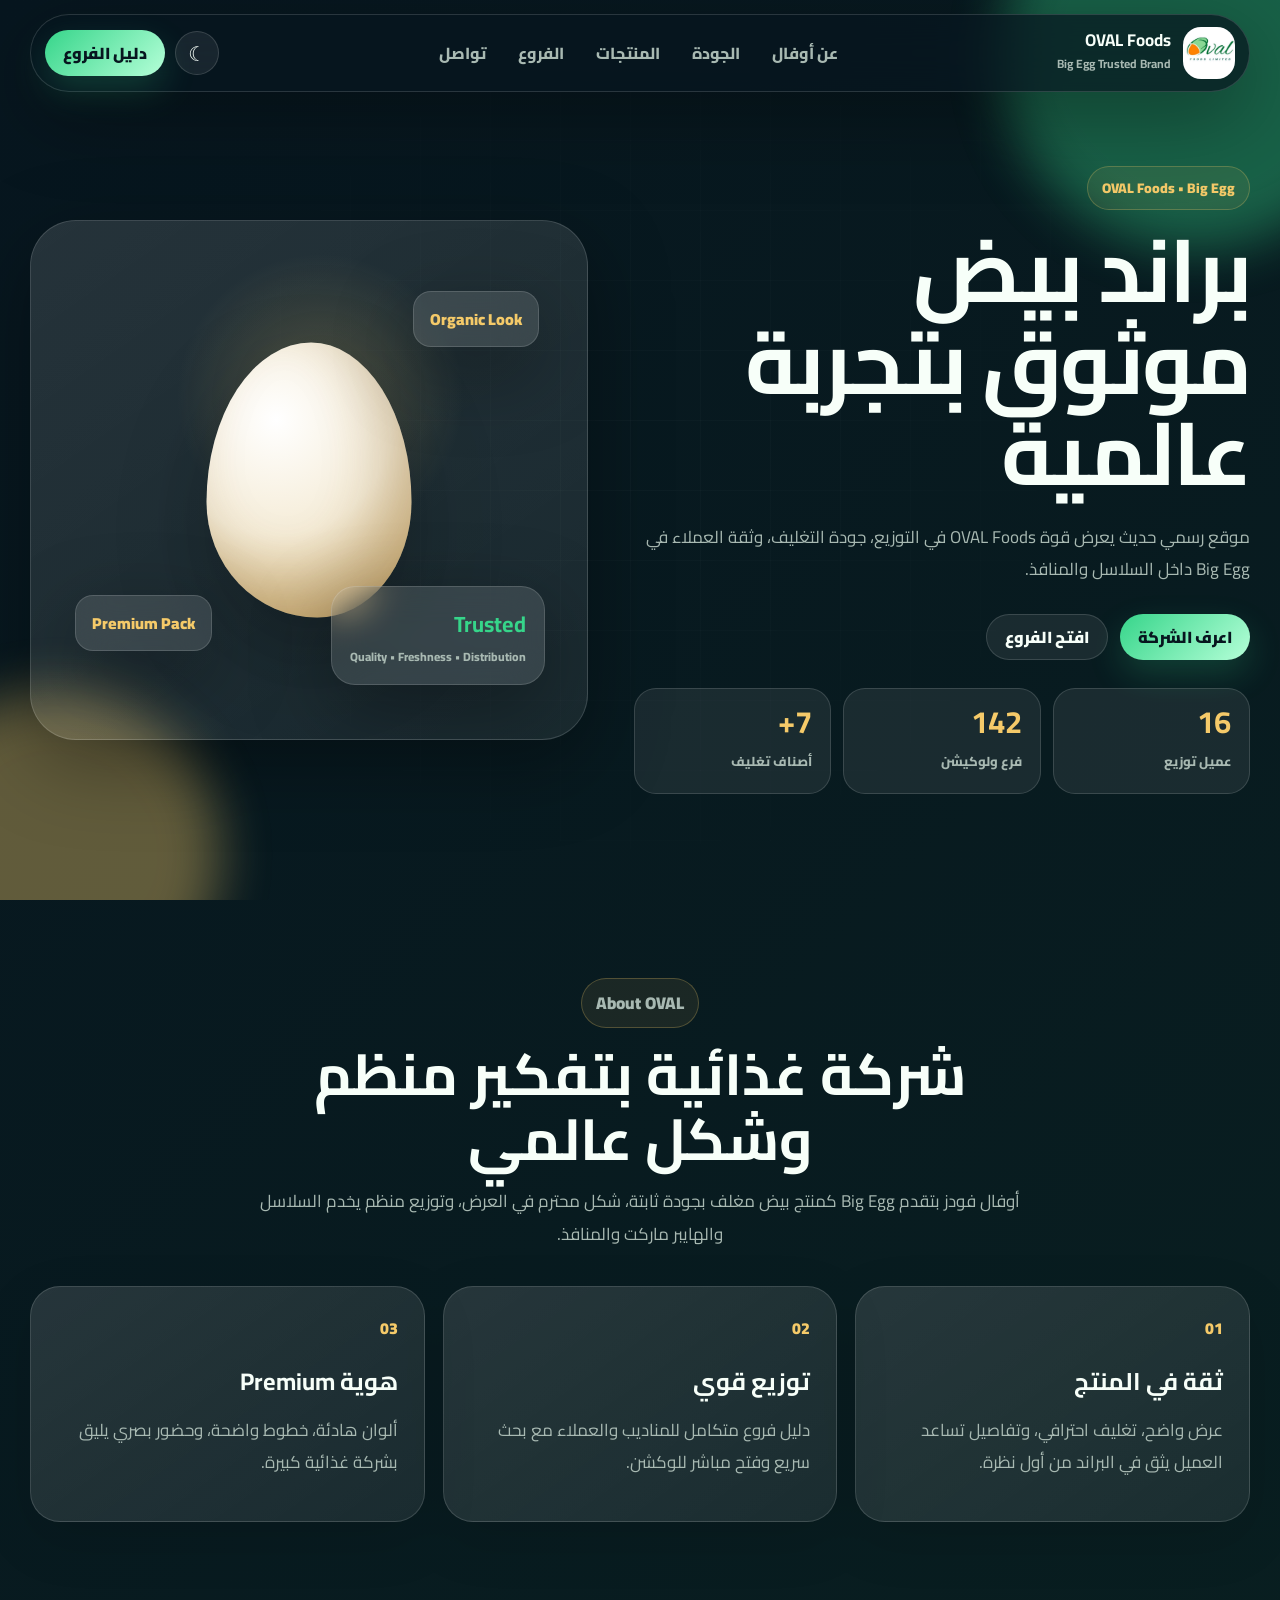
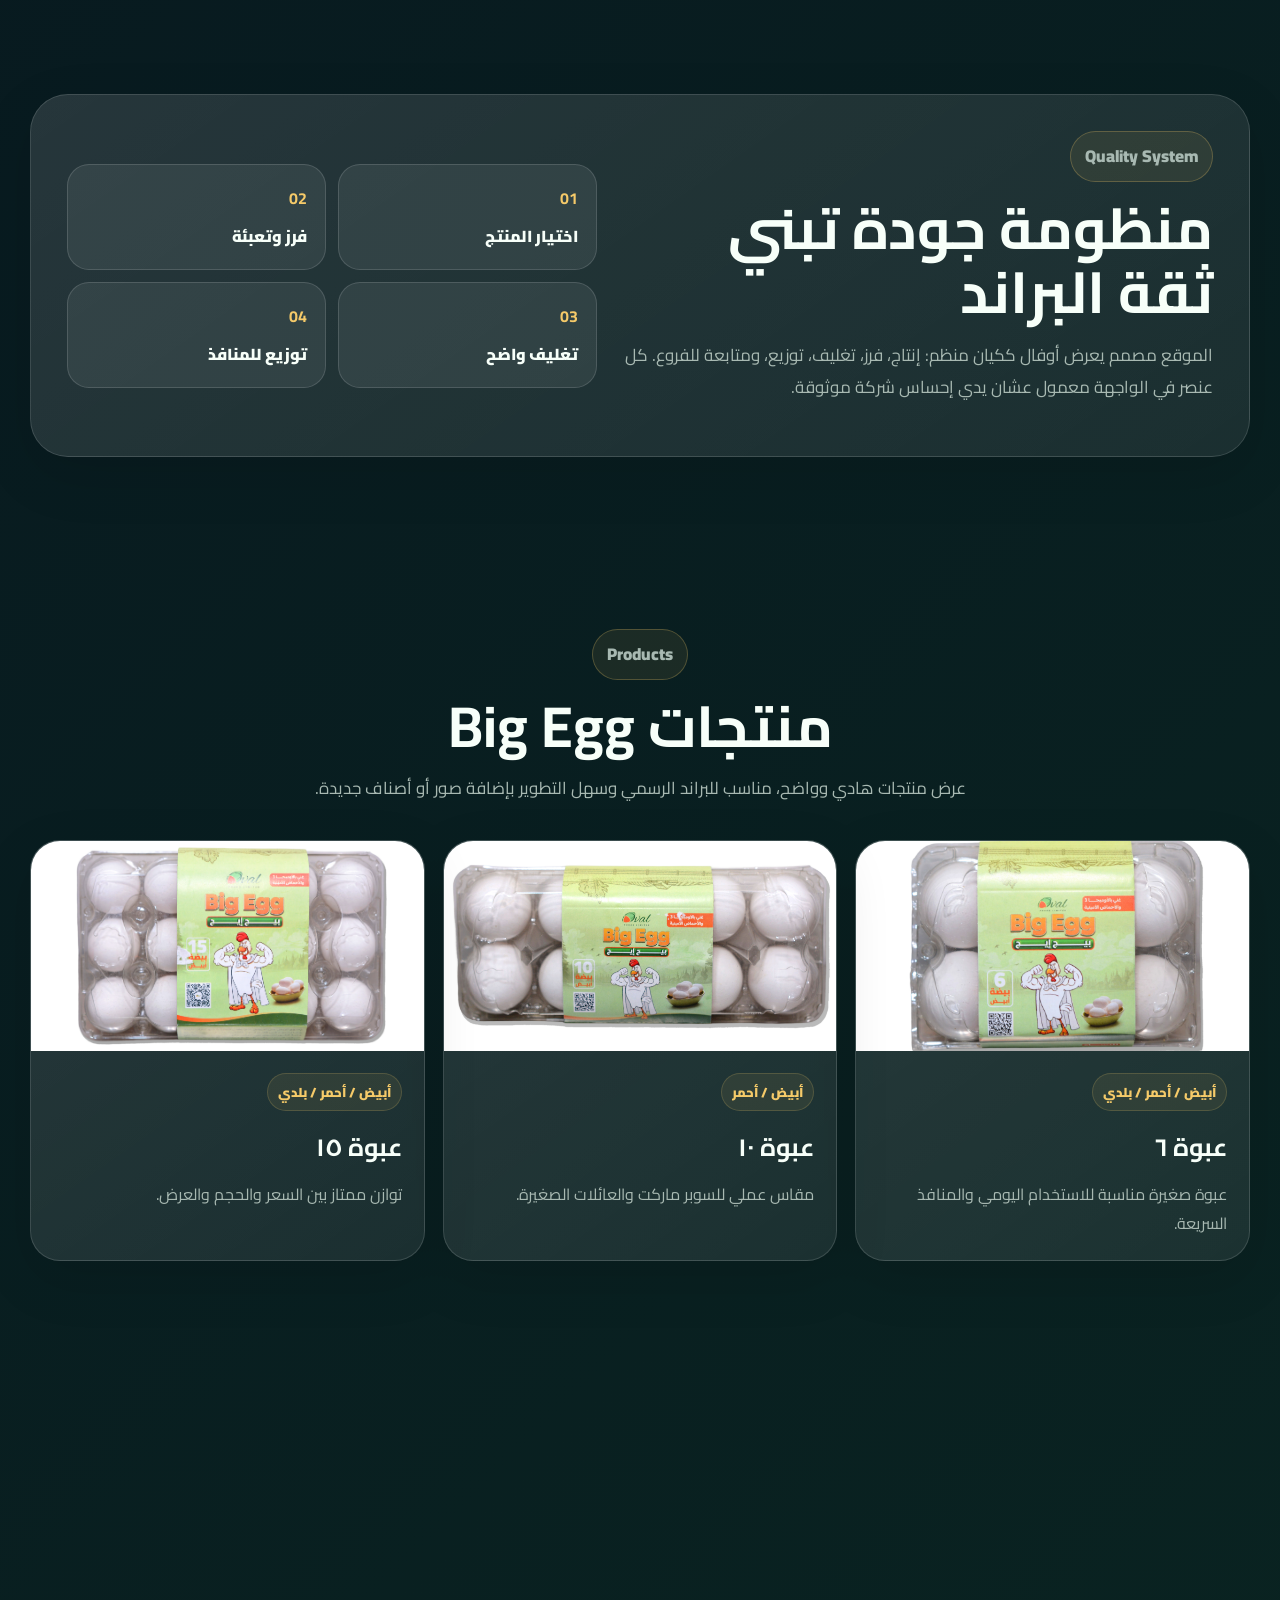
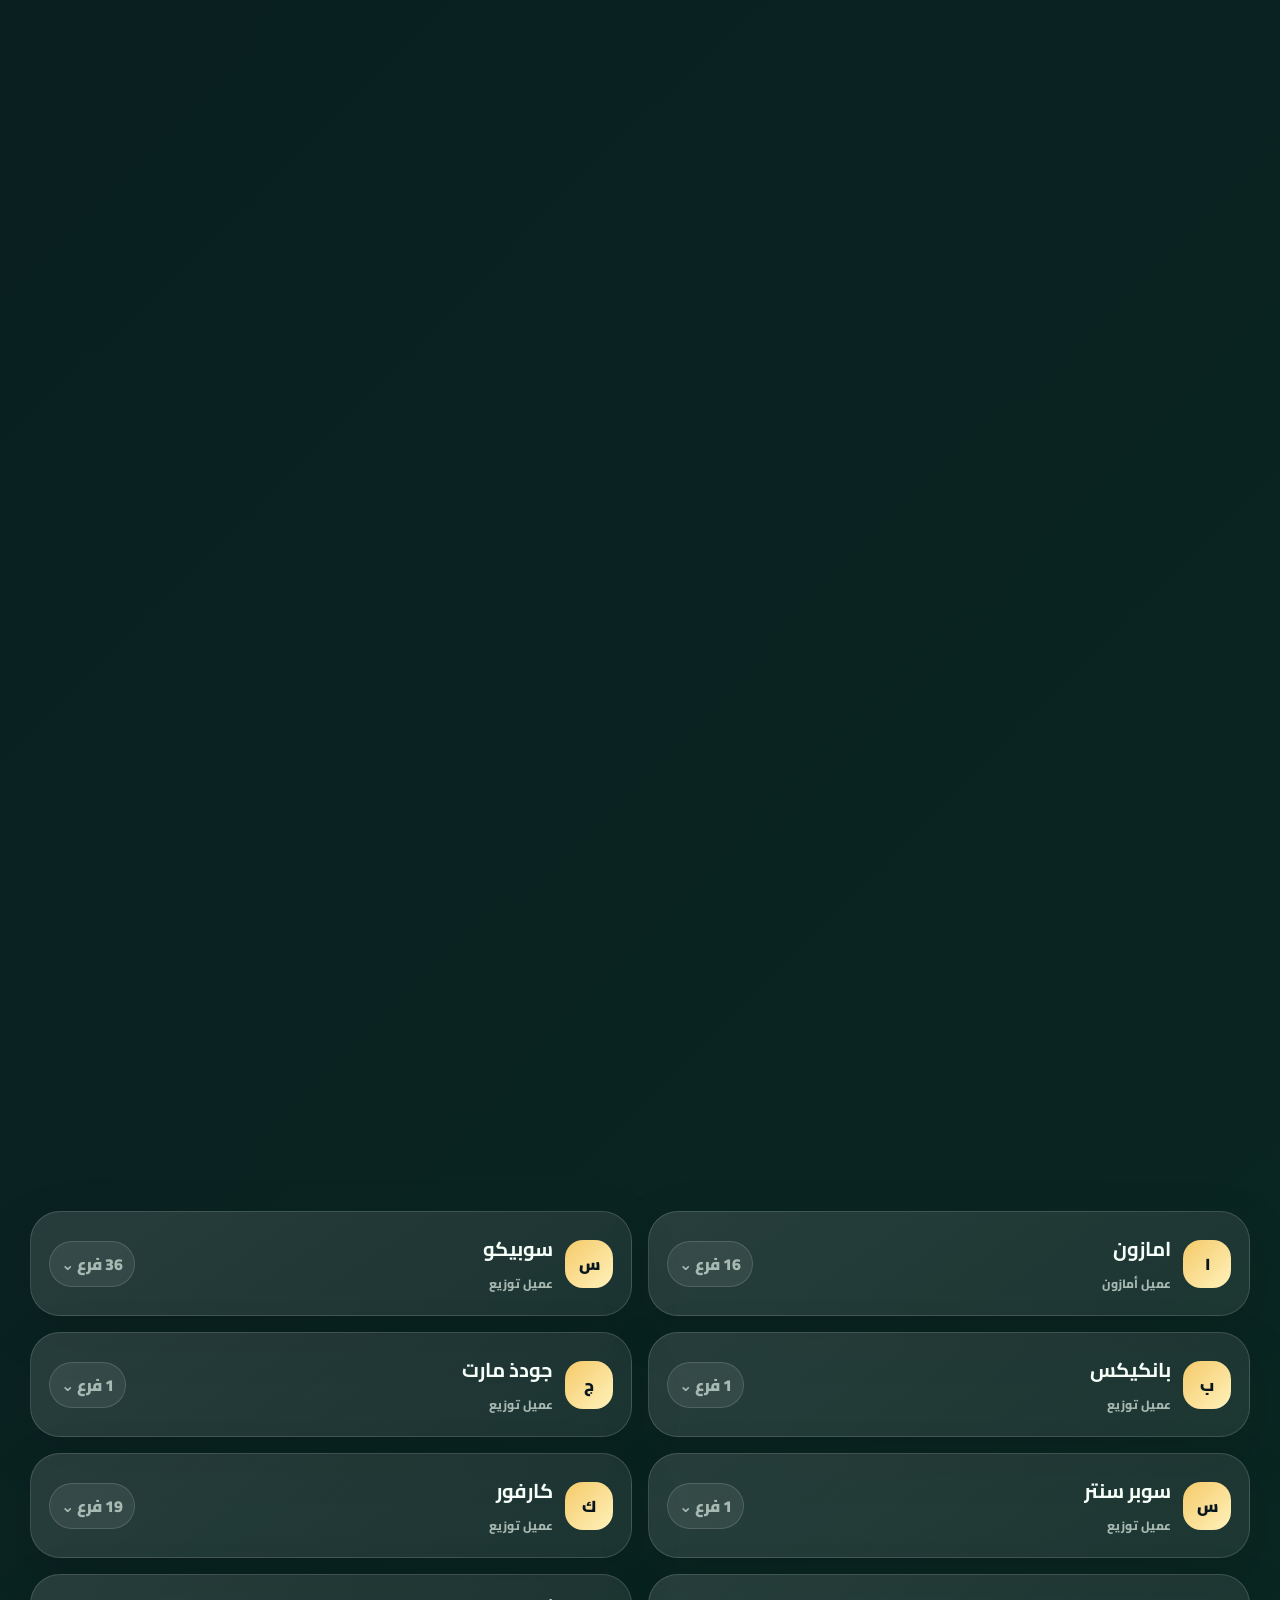
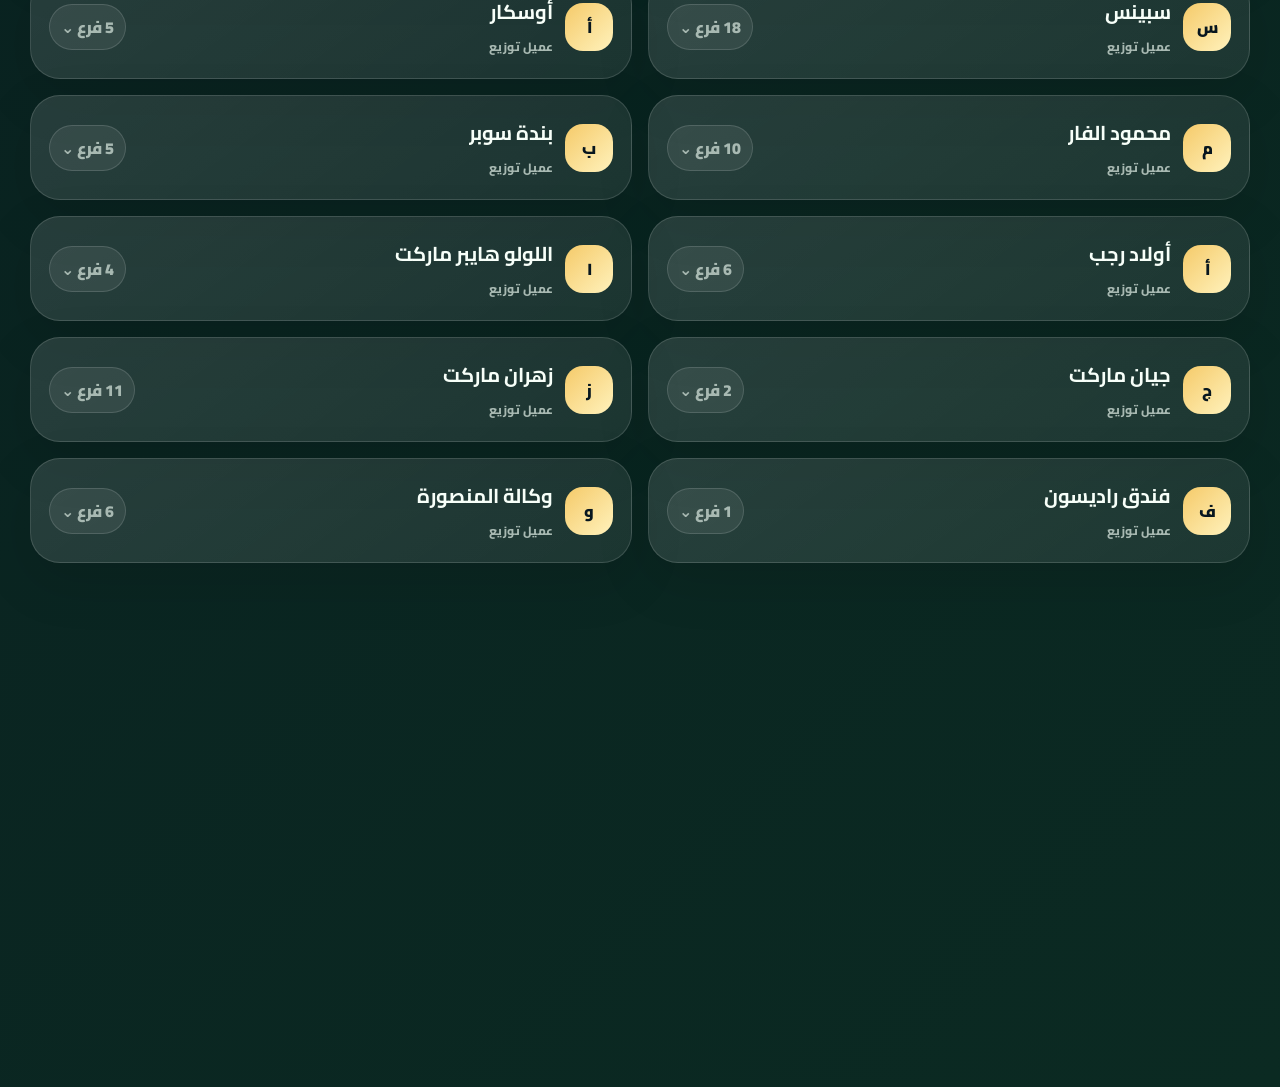
==== index.html @ dda914bd "first commit" ====
<!doctype html>
<html lang="ar" dir="rtl">
<head>
  <meta charset="utf-8" />
  <meta name="viewport" content="width=device-width, initial-scale=1" />
  <title>OVAL Foods | Big Egg Trusted Global Brand</title>
  <meta name="description" content="OVAL Foods global-style corporate website for Big Egg products, trusted distribution, branch locations, and quality story." />
  <meta name="theme-color" content="#07161f" />
  <link rel="preconnect" href="https://fonts.googleapis.com">
  <link rel="preconnect" href="https://fonts.gstatic.com" crossorigin>
  <link href="https://fonts.googleapis.com/css2?family=Cairo:wght@400;600;700;800;900&display=swap" rel="stylesheet">
  <link rel="stylesheet" href="assets/css/style.css" />
</head>

<body>
  <div class="page-bg">
    <span class="orb orb-green"></span>
    <span class="orb orb-gold"></span>
    <span class="mesh"></span>
  </div>

  <header class="site-header">
    <a class="brand" href="#home" aria-label="OVAL Foods">
      <span class="brand-logo">
        <img src='assets/images/Screenshot 2025-07-03 192620.png' alt='OVAL Foods logo'>
      </span>
      <span>
        <strong>OVAL Foods</strong>
        <small>Big Egg Trusted Brand</small>
      </span>
    </a>

    <nav class="main-nav" aria-label="Main navigation">
      <a href="#about">عن أوفال</a>
      <a href="#quality">الجودة</a>
      <a href="#products">المنتجات</a>
      <a href="#locations">الفروع</a>
      <a href="#contact">تواصل</a>
    </nav>

    <div class="header-actions">
      <button class="theme-toggle" id="themeToggle" type="button" aria-label="تغيير الوضع">☾</button>
      <a class="header-cta" href="#locations">دليل الفروع</a>
    </div>
  </header>

  <main>
    <section class="hero" id="home">
      <div class="hero-copy reveal">
        <p class="eyebrow">OVAL Foods • Big Egg</p>
        <h1>براند بيض موثوق بتجربة عالمية</h1>
        <p class="hero-text">
          موقع رسمي حديث يعرض قوة OVAL Foods في التوزيع، جودة التغليف، وثقة العملاء في Big Egg داخل السلاسل والمنافذ.
        </p>

        <div class="hero-actions">
          <a class="primary-btn" href="#about">اعرف الشركة</a>
          <a class="secondary-btn" href="#locations">افتح الفروع</a>
        </div>

        <div class="metrics">
          <article><strong>16</strong><span>عميل توزيع</span></article>
          <article><strong>142</strong><span>فرع ولوكيشن</span></article>
          <article><strong>7+</strong><span>أصناف تغليف</span></article>
        </div>
      </div>

      <div class="hero-visual reveal">
        <div class="hero-product-card">
          <div class="egg-shape"></div>
          <div class="product-badge badge-a">Organic Look</div>
          <div class="product-badge badge-b">Premium Pack</div>
          <div class="trust-seal">
            <strong>Trusted</strong>
            <span>Quality • Freshness • Distribution</span>
          </div>
        </div>
      </div>
    </section>

    <section class="section about-section" id="about">
      <div class="section-head reveal">
        <p class="eyebrow">About OVAL</p>
        <h2>شركة غذائية بتفكير منظم وشكل عالمي</h2>
        <p>
          أوفال فودز بتقدم Big Egg كمنتج بيض مغلف بجودة ثابتة، شكل محترم في العرض، وتوزيع منظم يخدم السلاسل والهايبر ماركت والمنافذ.
        </p>
      </div>

      <div class="about-grid">
        <article class="about-card reveal">
          <span>01</span>
          <h3>ثقة في المنتج</h3>
          <p>عرض واضح، تغليف احترافي، وتفاصيل تساعد العميل يثق في البراند من أول نظرة.</p>
        </article>
        <article class="about-card reveal">
          <span>02</span>
          <h3>توزيع قوي</h3>
          <p>دليل فروع متكامل للمناديب والعملاء مع بحث سريع وفتح مباشر للوكشن.</p>
        </article>
        <article class="about-card reveal">
          <span>03</span>
          <h3>هوية Premium</h3>
          <p>ألوان هادئة، خطوط واضحة، وحضور بصري يليق بشركة غذائية كبيرة.</p>
        </article>
      </div>
    </section>

    <section class="section quality-section" id="quality">
      <div class="quality-card reveal">
        <div>
          <p class="eyebrow">Quality System</p>
          <h2>منظومة جودة تبني ثقة البراند</h2>
          <p>
            الموقع مصمم يعرض أوفال ككيان منظم: إنتاج، فرز، تغليف، توزيع، ومتابعة للفروع. كل عنصر في الواجهة معمول عشان يدي إحساس شركة موثوقة.
          </p>
        </div>
        <div class="quality-steps">
          <article><b>01</b><span>اختيار المنتج</span></article>
          <article><b>02</b><span>فرز وتعبئة</span></article>
          <article><b>03</b><span>تغليف واضح</span></article>
          <article><b>04</b><span>توزيع للمنافذ</span></article>
        </div>
      </div>
    </section>

    <section class="section products-section" id="products">
      <div class="section-head reveal">
        <p class="eyebrow">Products</p>
        <h2>منتجات Big Egg</h2>
        <p>عرض منتجات هادي وواضح، مناسب للبراند الرسمي وسهل التطوير بإضافة صور أو أصناف جديدة.</p>
      </div>
      <div class="products-grid" id="productsGrid"></div>
    </section>

    <section class="section locations-section" id="locations">
      <div class="locations-panel reveal">
        <div>
          <p class="eyebrow">Distribution Map</p>
          <h2>دليل العملاء والفروع</h2>
          <p>قسم عملي داخل الموقع للمناديب والإدارة: بحث بالعميل، الفرع، الكود، المنطقة، وفتح Google Maps مباشرة.</p>
        </div>

        <div class="location-search">
          <span>⌕</span>
          <input id="locationSearch" type="search" placeholder="ابحث باسم العميل، الفرع، الكود أو المنطقة..." autocomplete="off">
          <button id="clearSearch" type="button">مسح</button>
        </div>

        <div class="quick-actions">
          <button class="active" data-filter="all" type="button">الكل</button>
          <button data-filter="favorites" type="button">المفضلة</button>
          <button data-filter="recent" type="button">آخر فتح</button>
        </div>
      </div>

      <div class="location-stats reveal">
        <article><strong id="shownClients">0</strong><span>عميل ظاهر</span></article>
        <article><strong id="shownBranches">0</strong><span>فرع ظاهر</span></article>
        <article><strong id="favoriteCount">0</strong><span>مفضلة</span></article>
      </div>

      <div class="companies-grid" id="companiesGrid"></div>

      <div class="empty-state" id="emptyState" hidden>
        <strong>مفيش نتائج</strong>
        <p>جرّب اسم عميل أو فرع أو منطقة تانية.</p>
      </div>
    </section>

    <section class="section contact-section" id="contact">
      <div class="contact-card reveal">
        <div>
          <p class="eyebrow">Contact</p>
          <h2>تواصل مع OVAL Foods</h2>
          <p>استخدم القسم ده كواجهة رسمية للتواصل، أو اربطه بفورم شكاوى/طلبات بعد كده.</p>
        </div>
        <div class="contact-actions">
          <a href="tel:01050888270">01050888270</a>
          <a href="tel:01033362323">01033362323</a>
          <a href="https://wa.me/201094547599" target="_blank" rel="noopener">WhatsApp</a>
        </div>
      </div>
    </section>
  </main>

  <button class="back-top" id="backTop" type="button" aria-label="الرجوع للأعلى">↑</button>
  <div class="toast" id="toast" role="status" aria-live="polite"></div>

  <script src="assets/js/data.js"></script>
  <script src="assets/js/app.js"></script>
</body>
</html>
---- assets/css/style.css ----
:root{
  --bg:#07161f;
  --bg-2:#0b2a22;
  --card:rgba(255,255,255,.075);
  --card-strong:rgba(255,255,255,.12);
  --text:#f7fff9;
  --muted:#a8b9b2;
  --line:rgba(255,255,255,.14);
  --green:#36d58a;
  --green-dark:#0d855d;
  --gold:#f5ca69;
  --blue:#39b7ff;
  --danger:#ff6370;
  --shadow:0 24px 80px rgba(0,0,0,.34);
  --radius:30px;
}

[data-theme="light"]{
  --bg:#f5fbf7;
  --bg-2:#eaf4ee;
  --card:rgba(255,255,255,.82);
  --card-strong:#fff;
  --text:#0c1d15;
  --muted:#617369;
  --line:rgba(14,37,26,.12);
  --shadow:0 24px 60px rgba(24,91,55,.13);
}

*{box-sizing:border-box}
html{scroll-behavior:smooth}
body{
  margin:0;
  min-height:100vh;
  font-family:"Cairo",system-ui,-apple-system,Segoe UI,sans-serif;
  color:var(--text);
  background:linear-gradient(135deg,var(--bg),var(--bg-2));
  overflow-x:hidden;
}
a{color:inherit;text-decoration:none}
button,input{font:inherit}
button{cursor:pointer}
img{max-width:100%;display:block}

.page-bg{position:fixed;inset:0;z-index:-1;overflow:hidden}
.orb{position:absolute;border-radius:999px;filter:blur(26px);opacity:.38}
.orb-green{width:390px;height:390px;background:var(--green);top:-140px;right:-110px}
.orb-gold{width:330px;height:330px;background:var(--gold);bottom:-120px;left:-110px}
.mesh{
  position:absolute;inset:0;
  background-image:linear-gradient(var(--line) 1px,transparent 1px),linear-gradient(90deg,var(--line) 1px,transparent 1px);
  background-size:70px 70px;
  mask-image:radial-gradient(circle at center,black,transparent 72%);
  opacity:.18;
}

.site-header{
  position:sticky;
  top:14px;
  z-index:100;
  width:min(1220px,calc(100% - 30px));
  margin:14px auto 0;
  display:flex;
  align-items:center;
  justify-content:space-between;
  gap:18px;
  padding:12px 14px;
  border:1px solid var(--line);
  border-radius:999px;
  background:rgba(7,22,31,.72);
  backdrop-filter:blur(18px);
  box-shadow:var(--shadow);
}
[data-theme="light"] .site-header{background:rgba(255,255,255,.75)}
.brand{display:flex;align-items:center;gap:12px;min-width:0}
.brand-logo{
  width:52px;height:52px;border-radius:18px;
  display:grid;place-items:center;
  overflow:hidden;
  background:linear-gradient(135deg,var(--gold),#fff2bc);
  color:#16321f;
  font-weight:900;
  flex:none;
}
.brand-logo img{width:100%;height:100%;object-fit:cover}
.brand strong{display:block;font-size:17px;line-height:1.1}
.brand small{display:block;color:var(--muted);font-weight:700;font-size:12px;margin-top:2px}

.main-nav{display:flex;align-items:center;gap:6px}
.main-nav a{
  padding:10px 13px;
  color:var(--muted);
  border-radius:999px;
  font-weight:800;
  transition:.22s ease;
}
.main-nav a:hover{background:var(--card);color:var(--text)}
.header-actions{display:flex;align-items:center;gap:10px}
.theme-toggle{
  width:44px;height:44px;border-radius:50%;
  border:1px solid var(--line);
  background:var(--card);
  color:var(--text);
  font-size:20px;
}
.header-cta,.primary-btn,.secondary-btn{
  min-height:46px;
  display:inline-flex;
  align-items:center;
  justify-content:center;
  padding:0 18px;
  border-radius:999px;
  font-weight:900;
  transition:.22s ease;
}
.header-cta,.primary-btn{
  border:0;
  color:#07161f;
  background:linear-gradient(135deg,var(--green),#b5ffd8);
  box-shadow:0 14px 34px rgba(54,213,138,.2);
}
.secondary-btn{
  border:1px solid var(--line);
  background:var(--card);
  color:var(--text);
}
.header-cta:hover,.primary-btn:hover,.secondary-btn:hover{transform:translateY(-2px)}

.hero{
  width:min(1220px,calc(100% - 30px));
  min-height:calc(100vh - 100px);
  margin:0 auto;
  display:grid;
  grid-template-columns:1.05fr .95fr;
  align-items:center;
  gap:46px;
  padding:46px 0 70px;
}
.eyebrow{
  display:inline-flex;
  align-items:center;
  gap:8px;
  margin:0 0 14px;
  padding:8px 14px;
  color:var(--gold);
  border:1px solid rgba(245,202,105,.25);
  background:rgba(245,202,105,.08);
  border-radius:999px;
  font-weight:900;
  font-size:14px;
}
h1,h2,h3,p{margin-top:0}
h1{
  font-size:clamp(44px,7vw,88px);
  line-height:1.04;
  letter-spacing:-2px;
  margin-bottom:22px;
}
h2{font-size:clamp(32px,4.5vw,58px);line-height:1.12;margin-bottom:14px}
h3{font-size:24px;margin-bottom:10px}
.hero-text,.section-head p,.about-card p,.quality-card p,.contact-card p{
  color:var(--muted);
  line-height:1.9;
  font-size:17px;
}
.hero-actions{display:flex;flex-wrap:wrap;gap:12px;margin:28px 0}
.metrics{
  display:grid;
  grid-template-columns:repeat(3,minmax(0,1fr));
  gap:12px;
  max-width:620px;
}
.metrics article,.location-stats article{
  padding:18px;
  border:1px solid var(--line);
  background:var(--card);
  border-radius:22px;
}
.metrics strong,.location-stats strong{
  display:block;
  font-size:31px;
  line-height:1;
  color:var(--gold);
  margin-bottom:7px;
}
.metrics span,.location-stats span{color:var(--muted);font-weight:800;font-size:13px}

.hero-visual{min-height:520px}
.hero-product-card{
  position:relative;
  min-height:520px;
  border:1px solid var(--line);
  border-radius:46px;
  background:
    radial-gradient(circle at 52% 34%,rgba(245,202,105,.23),transparent 32%),
    linear-gradient(145deg,var(--card-strong),var(--card));
  box-shadow:var(--shadow);
  overflow:hidden;
}
.egg-shape{
  position:absolute;
  top:50%;
  left:50%;
  width:205px;
  height:275px;
  transform:translate(-50%,-50%);
  border-radius:51% 49% 46% 54% / 58% 58% 42% 42%;
  background:radial-gradient(circle at 34% 28%,#fff,#f5ecd7 48%,#d7b46f);
  box-shadow:inset -26px -34px 58px rgba(109,73,19,.25),0 38px 90px rgba(0,0,0,.28);
  animation:floatEgg 5s ease-in-out infinite;
}
.product-badge,.trust-seal{
  position:absolute;
  border:1px solid var(--line);
  background:rgba(255,255,255,.12);
  backdrop-filter:blur(18px);
  box-shadow:var(--shadow);
}
.product-badge{
  border-radius:18px;
  padding:12px 16px;
  color:var(--gold);
  font-weight:900;
}
.badge-a{top:70px;right:48px}
.badge-b{bottom:88px;left:44px}
.trust-seal{
  right:42px;
  bottom:54px;
  border-radius:24px;
  padding:16px 18px;
}
.trust-seal strong{display:block;color:var(--green);font-size:22px}
.trust-seal span{display:block;color:var(--muted);font-size:12px;font-weight:800}

.section{
  width:min(1220px,calc(100% - 30px));
  margin:0 auto;
  padding:86px 0;
}
.section-head{
  max-width:780px;
  text-align:center;
  margin:0 auto 36px;
}
.about-grid,.products-grid{
  display:grid;
  grid-template-columns:repeat(3,1fr);
  gap:18px;
}
.about-card,.product-card,.company-card,.quality-card,.contact-card,.locations-panel,.empty-state{
  border:1px solid var(--line);
  background:linear-gradient(145deg,var(--card-strong),var(--card));
  box-shadow:0 18px 55px rgba(0,0,0,.12);
}
.about-card{
  padding:26px;
  border-radius:var(--radius);
}
.about-card span{
  display:inline-flex;
  color:var(--gold);
  font-weight:900;
  margin-bottom:16px;
}
.quality-card,.contact-card{
  padding:36px;
  border-radius:38px;
  display:grid;
  grid-template-columns:1fr .9fr;
  gap:28px;
  align-items:center;
}
.quality-steps{
  display:grid;
  grid-template-columns:repeat(2,1fr);
  gap:12px;
}
.quality-steps article{
  padding:18px;
  border:1px solid var(--line);
  border-radius:22px;
  background:var(--card);
}
.quality-steps b{
  color:var(--gold);
  display:block;
  margin-bottom:8px;
}
.quality-steps span{font-weight:900}

.product-card{
  position:relative;
  overflow:hidden;
  border-radius:var(--radius);
  min-height:390px;
  display:flex;
  flex-direction:column;
}
.product-media{
  height:210px;
  background:rgba(255,255,255,.08);
  overflow:hidden;
}
.product-media img{width:100%;height:100%;object-fit:cover;transition:.4s ease}
.product-card:hover .product-media img{transform:scale(1.06)}
.product-body{padding:22px;flex:1;display:flex;flex-direction:column}
.product-body h3{font-size:25px}
.product-type{
  display:inline-flex;
  align-self:flex-start;
  margin:0 0 12px;
  padding:6px 10px;
  border-radius:999px;
  color:var(--gold);
  background:rgba(245,202,105,.08);
  border:1px solid rgba(245,202,105,.18);
  font-weight:900;
  font-size:13px;
}
.product-body p{color:var(--muted);line-height:1.8;margin-bottom:0}

.locations-panel{
  border-radius:38px;
  padding:28px;
  display:grid;
  gap:18px;
}
.location-search{
  display:grid;
  grid-template-columns:auto 1fr auto;
  align-items:center;
  gap:10px;
  min-height:58px;
  padding:0 14px;
  border-radius:20px;
  border:1px solid var(--line);
  background:var(--card-strong);
}
.location-search span{
  color:var(--green);
  font-size:25px;
  font-weight:900;
}
.location-search input{
  width:100%;
  min-width:0;
  outline:0;
  border:0;
  background:transparent;
  color:var(--text);
  font-weight:800;
}
.location-search button,.quick-actions button,.copy-btn,.fav-btn{
  min-height:39px;
  border-radius:14px;
  border:1px solid var(--line);
  color:var(--text);
  background:var(--card);
  font-weight:900;
}
.location-search button{
  padding:0 15px;
  color:#07161f;
  background:var(--green);
  border-color:transparent;
}
.quick-actions{display:flex;flex-wrap:wrap;gap:8px}
.quick-actions button{padding:0 14px}
.quick-actions button.active{
  color:var(--green);
  border-color:rgba(54,213,138,.45);
  background:rgba(54,213,138,.12);
}
.location-stats{
  display:grid;
  grid-template-columns:repeat(3,1fr);
  gap:12px;
  margin:16px 0;
}
.companies-grid{
  display:grid;
  grid-template-columns:repeat(2,1fr);
  gap:16px;
}
.company-card{
  border-radius:var(--radius);
  overflow:hidden;
}
.company-head{
  width:100%;
  border:0;
  background:transparent;
  color:var(--text);
  display:grid;
  grid-template-columns:1fr auto;
  gap:12px;
  align-items:center;
  padding:18px;
  text-align:right;
}
.company-title{
  display:flex;
  align-items:center;
  gap:12px;
  min-width:0;
}
.company-icon{
  width:48px;
  height:48px;
  border-radius:18px;
  display:grid;
  place-items:center;
  color:#07161f;
  background:linear-gradient(135deg,var(--gold),#fff2bc);
  font-weight:900;
  flex:none;
}
.company-title strong{
  display:block;
  font-size:20px;
  white-space:nowrap;
  overflow:hidden;
  text-overflow:ellipsis;
}
.company-title small{
  color:var(--muted);
  font-size:12px;
  font-weight:800;
}
.company-count{
  padding:7px 11px;
  border:1px solid var(--line);
  border-radius:999px;
  background:var(--card);
  color:var(--muted);
  font-weight:900;
  white-space:nowrap;
}
.branch-list{
  display:none;
  padding:0 16px 16px;
  gap:9px;
}
.company-card.open .branch-list{display:grid}
.branch-item{
  display:grid;
  grid-template-columns:1fr auto;
  gap:10px;
  align-items:center;
  padding:12px;
  border:1px solid var(--line);
  border-radius:18px;
  background:rgba(255,255,255,.055);
}
.branch-info{min-width:0}
.branch-name{
  display:flex;
  flex-wrap:wrap;
  align-items:center;
  gap:8px;
  margin-bottom:6px;
  font-weight:900;
}
.branch-code{
  padding:3px 8px;
  border-radius:999px;
  color:var(--gold);
  background:rgba(245,202,105,.09);
  border:1px solid rgba(245,202,105,.2);
  font-size:12px;
}
.branch-meta{
  display:flex;
  flex-wrap:wrap;
  gap:6px;
}
.branch-meta span{
  padding:4px 8px;
  border-radius:999px;
  color:var(--muted);
  background:var(--card);
  border:1px solid var(--line);
  font-size:12px;
  font-weight:800;
}
.branch-actions{
  display:flex;
  gap:7px;
}
.map-btn{
  min-height:39px;
  display:inline-flex;
  align-items:center;
  justify-content:center;
  padding:0 14px;
  border-radius:14px;
  color:#07161f;
  background:linear-gradient(135deg,var(--green),var(--blue));
  font-weight:900;
}
.copy-btn,.fav-btn{
  width:39px;
  display:grid;
  place-items:center;
}
.copy-btn{color:var(--blue)}
.fav-btn.active{
  color:#1b1b0d;
  background:var(--gold);
  border-color:transparent;
}
mark{
  background:rgba(54,213,138,.22);
  color:var(--text);
  border-radius:6px;
  padding:0 3px;
}
.empty-state{
  text-align:center;
  border-radius:var(--radius);
  padding:34px;
}
.empty-state strong{font-size:22px}
.empty-state p{color:var(--muted)}

.contact-card{grid-template-columns:1fr auto}
.contact-actions{display:flex;gap:10px;flex-wrap:wrap}
.contact-actions a{
  display:inline-flex;
  align-items:center;
  min-height:44px;
  padding:0 16px;
  border-radius:999px;
  border:1px solid var(--line);
  background:var(--card);
  font-weight:900;
}
.contact-actions a:first-child{
  color:#07161f;
  background:var(--green);
  border-color:transparent;
}
.back-top{
  position:fixed;
  left:18px;
  bottom:18px;
  z-index:80;
  width:48px;
  height:48px;
  border:0;
  border-radius:16px;
  color:#07161f;
  background:linear-gradient(135deg,var(--green),var(--blue));
  font-size:22px;
  font-weight:900;
  box-shadow:var(--shadow);
  opacity:0;
  pointer-events:none;
  transition:.24s ease;
}
.back-top.show{opacity:1;pointer-events:auto}
.toast{
  position:fixed;
  right:18px;
  bottom:18px;
  z-index:90;
  color:#fff;
  background:#122338;
  padding:12px 16px;
  border-radius:16px;
  box-shadow:var(--shadow);
  font-weight:900;
  opacity:0;
  transform:translateY(30px);
  pointer-events:none;
  transition:.24s ease;
}
.toast.show{opacity:1;transform:none}
.reveal{
  opacity:0;
  transform:translateY(24px);
  transition:.7s ease;
}
.reveal.show{opacity:1;transform:none}

@keyframes floatEgg{
  0%,100%{transform:translate(-50%,-50%) rotate(-2deg)}
  50%{transform:translate(-50%,-56%) rotate(2deg)}
}

@media(max-width:980px){
  .main-nav{display:none}
  .hero{grid-template-columns:1fr;padding-top:42px}
  .hero-visual{min-height:420px}
  .hero-product-card{min-height:420px}
  .about-grid,.products-grid,.companies-grid{grid-template-columns:1fr 1fr}
  .quality-card,.contact-card{grid-template-columns:1fr}
}
@media(max-width:640px){
  .site-header{top:8px;width:calc(100% - 18px);border-radius:24px}
  .brand small,.header-cta{display:none}
  .brand-logo{width:46px;height:46px}
  .hero,.section{width:calc(100% - 22px)}
  .hero{min-height:auto;padding:36px 0 44px}
  h1{font-size:42px}
  h2{font-size:32px}
  .metrics,.location-stats,.about-grid,.products-grid,.companies-grid,.quality-steps{grid-template-columns:1fr}
  .hero-visual{min-height:340px}
  .hero-product-card{min-height:340px;border-radius:32px}
  .egg-shape{width:150px;height:210px}
  .product-badge,.trust-seal{display:none}
  .section{padding:58px 0}
  .quality-card,.contact-card,.locations-panel{padding:22px;border-radius:28px}
  .location-search{grid-template-columns:auto 1fr}
  .location-search button{grid-column:1 / -1;width:100%}
  .branch-item{grid-template-columns:1fr}
  .branch-actions{display:grid;grid-template-columns:1fr 39px 39px}
  .map-btn{width:100%}
}
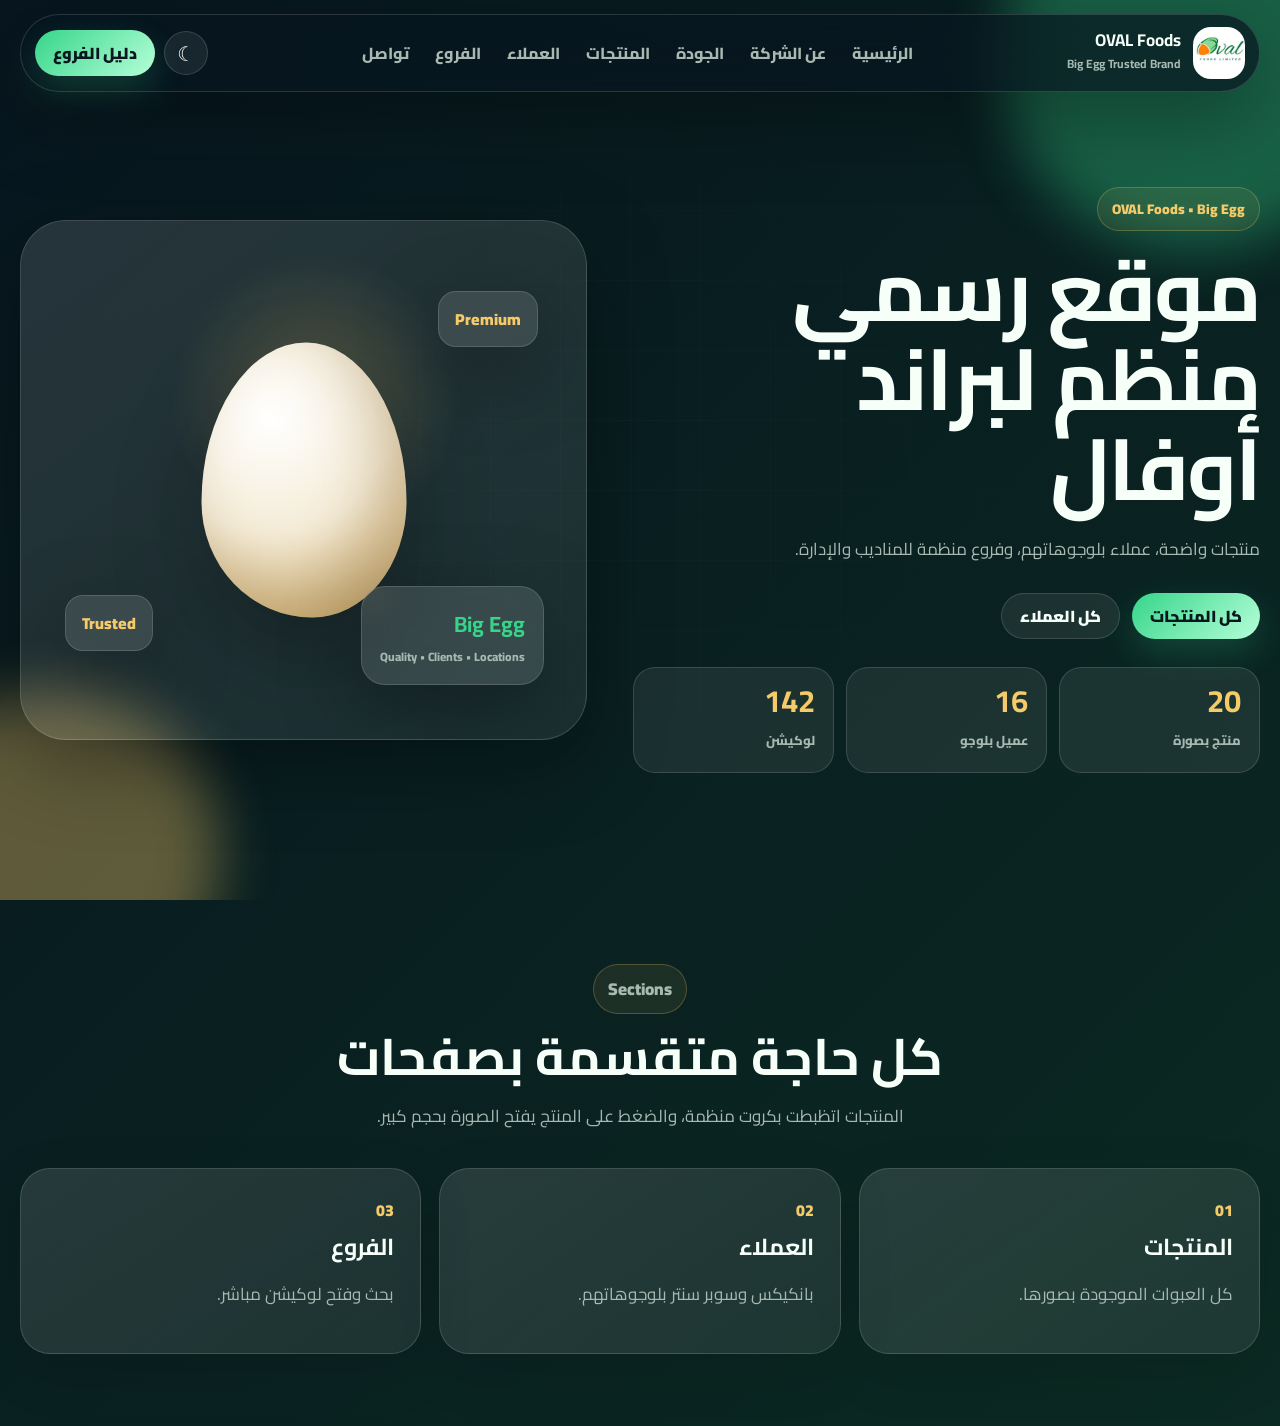
==== commit df8d101c: "commit" ====
--- a/index.html
+++ b/index.html
@@ -1,193 +1,6 @@
-<!doctype html>
-<html lang="ar" dir="rtl">
-<head>
-  <meta charset="utf-8" />
-  <meta name="viewport" content="width=device-width, initial-scale=1" />
-  <title>OVAL Foods | Big Egg Trusted Global Brand</title>
-  <meta name="description" content="OVAL Foods global-style corporate website for Big Egg products, trusted distribution, branch locations, and quality story." />
-  <meta name="theme-color" content="#07161f" />
-  <link rel="preconnect" href="https://fonts.googleapis.com">
-  <link rel="preconnect" href="https://fonts.gstatic.com" crossorigin>
-  <link href="https://fonts.googleapis.com/css2?family=Cairo:wght@400;600;700;800;900&display=swap" rel="stylesheet">
-  <link rel="stylesheet" href="assets/css/style.css" />
-</head>
-
-<body>
-  <div class="page-bg">
-    <span class="orb orb-green"></span>
-    <span class="orb orb-gold"></span>
-    <span class="mesh"></span>
-  </div>
-
-  <header class="site-header">
-    <a class="brand" href="#home" aria-label="OVAL Foods">
-      <span class="brand-logo">
-        <img src='assets/images/Screenshot 2025-07-03 192620.png' alt='OVAL Foods logo'>
-      </span>
-      <span>
-        <strong>OVAL Foods</strong>
-        <small>Big Egg Trusted Brand</small>
-      </span>
-    </a>
-
-    <nav class="main-nav" aria-label="Main navigation">
-      <a href="#about">عن أوفال</a>
-      <a href="#quality">الجودة</a>
-      <a href="#products">المنتجات</a>
-      <a href="#locations">الفروع</a>
-      <a href="#contact">تواصل</a>
-    </nav>
-
-    <div class="header-actions">
-      <button class="theme-toggle" id="themeToggle" type="button" aria-label="تغيير الوضع">☾</button>
-      <a class="header-cta" href="#locations">دليل الفروع</a>
-    </div>
-  </header>
-
-  <main>
-    <section class="hero" id="home">
-      <div class="hero-copy reveal">
-        <p class="eyebrow">OVAL Foods • Big Egg</p>
-        <h1>براند بيض موثوق بتجربة عالمية</h1>
-        <p class="hero-text">
-          موقع رسمي حديث يعرض قوة OVAL Foods في التوزيع، جودة التغليف، وثقة العملاء في Big Egg داخل السلاسل والمنافذ.
-        </p>
-
-        <div class="hero-actions">
-          <a class="primary-btn" href="#about">اعرف الشركة</a>
-          <a class="secondary-btn" href="#locations">افتح الفروع</a>
-        </div>
-
-        <div class="metrics">
-          <article><strong>16</strong><span>عميل توزيع</span></article>
-          <article><strong>142</strong><span>فرع ولوكيشن</span></article>
-          <article><strong>7+</strong><span>أصناف تغليف</span></article>
-        </div>
-      </div>
-
-      <div class="hero-visual reveal">
-        <div class="hero-product-card">
-          <div class="egg-shape"></div>
-          <div class="product-badge badge-a">Organic Look</div>
-          <div class="product-badge badge-b">Premium Pack</div>
-          <div class="trust-seal">
-            <strong>Trusted</strong>
-            <span>Quality • Freshness • Distribution</span>
-          </div>
-        </div>
-      </div>
-    </section>
-
-    <section class="section about-section" id="about">
-      <div class="section-head reveal">
-        <p class="eyebrow">About OVAL</p>
-        <h2>شركة غذائية بتفكير منظم وشكل عالمي</h2>
-        <p>
-          أوفال فودز بتقدم Big Egg كمنتج بيض مغلف بجودة ثابتة، شكل محترم في العرض، وتوزيع منظم يخدم السلاسل والهايبر ماركت والمنافذ.
-        </p>
-      </div>
-
-      <div class="about-grid">
-        <article class="about-card reveal">
-          <span>01</span>
-          <h3>ثقة في المنتج</h3>
-          <p>عرض واضح، تغليف احترافي، وتفاصيل تساعد العميل يثق في البراند من أول نظرة.</p>
-        </article>
-        <article class="about-card reveal">
-          <span>02</span>
-          <h3>توزيع قوي</h3>
-          <p>دليل فروع متكامل للمناديب والعملاء مع بحث سريع وفتح مباشر للوكشن.</p>
-        </article>
-        <article class="about-card reveal">
-          <span>03</span>
-          <h3>هوية Premium</h3>
-          <p>ألوان هادئة، خطوط واضحة، وحضور بصري يليق بشركة غذائية كبيرة.</p>
-        </article>
-      </div>
-    </section>
-
-    <section class="section quality-section" id="quality">
-      <div class="quality-card reveal">
-        <div>
-          <p class="eyebrow">Quality System</p>
-          <h2>منظومة جودة تبني ثقة البراند</h2>
-          <p>
-            الموقع مصمم يعرض أوفال ككيان منظم: إنتاج، فرز، تغليف، توزيع، ومتابعة للفروع. كل عنصر في الواجهة معمول عشان يدي إحساس شركة موثوقة.
-          </p>
-        </div>
-        <div class="quality-steps">
-          <article><b>01</b><span>اختيار المنتج</span></article>
-          <article><b>02</b><span>فرز وتعبئة</span></article>
-          <article><b>03</b><span>تغليف واضح</span></article>
-          <article><b>04</b><span>توزيع للمنافذ</span></article>
-        </div>
-      </div>
-    </section>
-
-    <section class="section products-section" id="products">
-      <div class="section-head reveal">
-        <p class="eyebrow">Products</p>
-        <h2>منتجات Big Egg</h2>
-        <p>عرض منتجات هادي وواضح، مناسب للبراند الرسمي وسهل التطوير بإضافة صور أو أصناف جديدة.</p>
-      </div>
-      <div class="products-grid" id="productsGrid"></div>
-    </section>
-
-    <section class="section locations-section" id="locations">
-      <div class="locations-panel reveal">
-        <div>
-          <p class="eyebrow">Distribution Map</p>
-          <h2>دليل العملاء والفروع</h2>
-          <p>قسم عملي داخل الموقع للمناديب والإدارة: بحث بالعميل، الفرع، الكود، المنطقة، وفتح Google Maps مباشرة.</p>
-        </div>
-
-        <div class="location-search">
-          <span>⌕</span>
-          <input id="locationSearch" type="search" placeholder="ابحث باسم العميل، الفرع، الكود أو المنطقة..." autocomplete="off">
-          <button id="clearSearch" type="button">مسح</button>
-        </div>
-
-        <div class="quick-actions">
-          <button class="active" data-filter="all" type="button">الكل</button>
-          <button data-filter="favorites" type="button">المفضلة</button>
-          <button data-filter="recent" type="button">آخر فتح</button>
-        </div>
-      </div>
-
-      <div class="location-stats reveal">
-        <article><strong id="shownClients">0</strong><span>عميل ظاهر</span></article>
-        <article><strong id="shownBranches">0</strong><span>فرع ظاهر</span></article>
-        <article><strong id="favoriteCount">0</strong><span>مفضلة</span></article>
-      </div>
-
-      <div class="companies-grid" id="companiesGrid"></div>
-
-      <div class="empty-state" id="emptyState" hidden>
-        <strong>مفيش نتائج</strong>
-        <p>جرّب اسم عميل أو فرع أو منطقة تانية.</p>
-      </div>
-    </section>
-
-    <section class="section contact-section" id="contact">
-      <div class="contact-card reveal">
-        <div>
-          <p class="eyebrow">Contact</p>
-          <h2>تواصل مع OVAL Foods</h2>
-          <p>استخدم القسم ده كواجهة رسمية للتواصل، أو اربطه بفورم شكاوى/طلبات بعد كده.</p>
-        </div>
-        <div class="contact-actions">
-          <a href="tel:01050888270">01050888270</a>
-          <a href="tel:01033362323">01033362323</a>
-          <a href="https://wa.me/201094547599" target="_blank" rel="noopener">WhatsApp</a>
-        </div>
-      </div>
-    </section>
-  </main>
-
-  <button class="back-top" id="backTop" type="button" aria-label="الرجوع للأعلى">↑</button>
-  <div class="toast" id="toast" role="status" aria-live="polite"></div>
-
-  <script src="assets/js/data.js"></script>
-  <script src="assets/js/app.js"></script>
-</body>
-</html>
+<!doctype html><html lang="ar" dir="rtl"><head><meta charset="utf-8"/><meta name="viewport" content="width=device-width,initial-scale=1"/><title>OVAL Foods | Big Egg</title><meta name="theme-color" content="#07161f"/><link rel="preconnect" href="https://fonts.googleapis.com"><link rel="preconnect" href="https://fonts.gstatic.com" crossorigin><link href="https://fonts.googleapis.com/css2?family=Cairo:wght@400;600;700;800;900&display=swap" rel="stylesheet"><link rel="stylesheet" href="assets/css/style.css"/></head><body><div class="page-bg"><span class="orb orb-green"></span><span class="orb orb-gold"></span><span class="mesh"></span></div>
+<header class="site-header">
+<a class="brand" href="index.html"><span class="brand-logo"><img src="assets/images/Screenshot 2025-07-03 192620.png" alt="OVAL Foods"></span><span><strong>OVAL Foods</strong><small>Big Egg Trusted Brand</small></span></a>
+<nav class="main-nav"><a href="index.html">الرئيسية</a><a href="about.html">عن الشركة</a><a href="quality.html">الجودة</a><a href="products.html">المنتجات</a><a href="clients.html">العملاء</a><a href="locations.html">الفروع</a><a href="contact.html">تواصل</a></nav>
+<div class="header-actions"><button class="theme-toggle" id="themeToggle" type="button">☾</button><a class="header-cta" href="locations.html">دليل الفروع</a></div>
+</header><main><section class="hero"><div class="hero-copy reveal"><p class="eyebrow">OVAL Foods • Big Egg</p><h1>موقع رسمي منظم لبراند أوفال</h1><p class="hero-text">منتجات واضحة، عملاء بلوجوهاتهم، وفروع منظمة للمناديب والإدارة.</p><div class="hero-actions"><a class="primary-btn" href="products.html">كل المنتجات</a><a class="secondary-btn" href="clients.html">كل العملاء</a></div><div class="metrics"><article><strong>20</strong><span>منتج بصورة</span></article><article><strong>16</strong><span>عميل بلوجو</span></article><article><strong>142</strong><span>لوكيشن</span></article></div></div><div class="hero-visual reveal"><div class="hero-product-card"><div class="egg-shape"></div><div class="product-badge badge-a">Premium</div><div class="product-badge badge-b">Trusted</div><div class="trust-seal"><strong>Big Egg</strong><span>Quality • Clients • Locations</span></div></div></div></section><section class="section"><div class="section-head reveal"><p class="eyebrow">Sections</p><h2>كل حاجة متقسمة بصفحات</h2><p>المنتجات اتظبطت بكروت منظمة، والضغط على المنتج يفتح الصورة بحجم كبير.</p></div><div class="feature-grid"><a class="feature-card reveal" href="products.html"><span>01</span><h3>المنتجات</h3><p>كل العبوات الموجودة بصورها.</p></a><a class="feature-card reveal" href="clients.html"><span>02</span><h3>العملاء</h3><p>بانكيكس وسوبر سنتر بلوجوهاتهم.</p></a><a class="feature-card reveal" href="locations.html"><span>03</span><h3>الفروع</h3><p>بحث وفتح لوكيشن مباشر.</p></a></div></section></main><dialog class="image-modal" id="imageModal"><button class="modal-close" id="modalClose" type="button">×</button><img id="modalImage" alt=""><div class="modal-caption" id="modalCaption"></div></dialog><button class="back-top" id="backTop" type="button">↑</button><div class="toast" id="toast"></div><script src="assets/js/data.js"></script><script src="assets/js/app.js"></script></body></html>
--- a/assets/css/style.css
+++ b/assets/css/style.css
@@ -1,619 +1,20 @@
-:root{
-  --bg:#07161f;
-  --bg-2:#0b2a22;
-  --card:rgba(255,255,255,.075);
-  --card-strong:rgba(255,255,255,.12);
-  --text:#f7fff9;
-  --muted:#a8b9b2;
-  --line:rgba(255,255,255,.14);
-  --green:#36d58a;
-  --green-dark:#0d855d;
-  --gold:#f5ca69;
-  --blue:#39b7ff;
-  --danger:#ff6370;
-  --shadow:0 24px 80px rgba(0,0,0,.34);
-  --radius:30px;
-}
 
-[data-theme="light"]{
-  --bg:#f5fbf7;
-  --bg-2:#eaf4ee;
-  --card:rgba(255,255,255,.82);
-  --card-strong:#fff;
-  --text:#0c1d15;
-  --muted:#617369;
-  --line:rgba(14,37,26,.12);
-  --shadow:0 24px 60px rgba(24,91,55,.13);
-}
-
-*{box-sizing:border-box}
-html{scroll-behavior:smooth}
-body{
-  margin:0;
-  min-height:100vh;
-  font-family:"Cairo",system-ui,-apple-system,Segoe UI,sans-serif;
-  color:var(--text);
-  background:linear-gradient(135deg,var(--bg),var(--bg-2));
-  overflow-x:hidden;
-}
-a{color:inherit;text-decoration:none}
-button,input{font:inherit}
-button{cursor:pointer}
-img{max-width:100%;display:block}
-
-.page-bg{position:fixed;inset:0;z-index:-1;overflow:hidden}
-.orb{position:absolute;border-radius:999px;filter:blur(26px);opacity:.38}
-.orb-green{width:390px;height:390px;background:var(--green);top:-140px;right:-110px}
-.orb-gold{width:330px;height:330px;background:var(--gold);bottom:-120px;left:-110px}
-.mesh{
-  position:absolute;inset:0;
-  background-image:linear-gradient(var(--line) 1px,transparent 1px),linear-gradient(90deg,var(--line) 1px,transparent 1px);
-  background-size:70px 70px;
-  mask-image:radial-gradient(circle at center,black,transparent 72%);
-  opacity:.18;
-}
-
-.site-header{
-  position:sticky;
-  top:14px;
-  z-index:100;
-  width:min(1220px,calc(100% - 30px));
-  margin:14px auto 0;
-  display:flex;
-  align-items:center;
-  justify-content:space-between;
-  gap:18px;
-  padding:12px 14px;
-  border:1px solid var(--line);
-  border-radius:999px;
-  background:rgba(7,22,31,.72);
-  backdrop-filter:blur(18px);
-  box-shadow:var(--shadow);
-}
-[data-theme="light"] .site-header{background:rgba(255,255,255,.75)}
-.brand{display:flex;align-items:center;gap:12px;min-width:0}
-.brand-logo{
-  width:52px;height:52px;border-radius:18px;
-  display:grid;place-items:center;
-  overflow:hidden;
-  background:linear-gradient(135deg,var(--gold),#fff2bc);
-  color:#16321f;
-  font-weight:900;
-  flex:none;
-}
-.brand-logo img{width:100%;height:100%;object-fit:cover}
-.brand strong{display:block;font-size:17px;line-height:1.1}
-.brand small{display:block;color:var(--muted);font-weight:700;font-size:12px;margin-top:2px}
-
-.main-nav{display:flex;align-items:center;gap:6px}
-.main-nav a{
-  padding:10px 13px;
-  color:var(--muted);
-  border-radius:999px;
-  font-weight:800;
-  transition:.22s ease;
-}
-.main-nav a:hover{background:var(--card);color:var(--text)}
-.header-actions{display:flex;align-items:center;gap:10px}
-.theme-toggle{
-  width:44px;height:44px;border-radius:50%;
-  border:1px solid var(--line);
-  background:var(--card);
-  color:var(--text);
-  font-size:20px;
-}
-.header-cta,.primary-btn,.secondary-btn{
-  min-height:46px;
-  display:inline-flex;
-  align-items:center;
-  justify-content:center;
-  padding:0 18px;
-  border-radius:999px;
-  font-weight:900;
-  transition:.22s ease;
-}
-.header-cta,.primary-btn{
-  border:0;
-  color:#07161f;
-  background:linear-gradient(135deg,var(--green),#b5ffd8);
-  box-shadow:0 14px 34px rgba(54,213,138,.2);
-}
-.secondary-btn{
-  border:1px solid var(--line);
-  background:var(--card);
-  color:var(--text);
-}
-.header-cta:hover,.primary-btn:hover,.secondary-btn:hover{transform:translateY(-2px)}
-
-.hero{
-  width:min(1220px,calc(100% - 30px));
-  min-height:calc(100vh - 100px);
-  margin:0 auto;
-  display:grid;
-  grid-template-columns:1.05fr .95fr;
-  align-items:center;
-  gap:46px;
-  padding:46px 0 70px;
-}
-.eyebrow{
-  display:inline-flex;
-  align-items:center;
-  gap:8px;
-  margin:0 0 14px;
-  padding:8px 14px;
-  color:var(--gold);
-  border:1px solid rgba(245,202,105,.25);
-  background:rgba(245,202,105,.08);
-  border-radius:999px;
-  font-weight:900;
-  font-size:14px;
-}
-h1,h2,h3,p{margin-top:0}
-h1{
-  font-size:clamp(44px,7vw,88px);
-  line-height:1.04;
-  letter-spacing:-2px;
-  margin-bottom:22px;
-}
-h2{font-size:clamp(32px,4.5vw,58px);line-height:1.12;margin-bottom:14px}
-h3{font-size:24px;margin-bottom:10px}
-.hero-text,.section-head p,.about-card p,.quality-card p,.contact-card p{
-  color:var(--muted);
-  line-height:1.9;
-  font-size:17px;
-}
-.hero-actions{display:flex;flex-wrap:wrap;gap:12px;margin:28px 0}
-.metrics{
-  display:grid;
-  grid-template-columns:repeat(3,minmax(0,1fr));
-  gap:12px;
-  max-width:620px;
-}
-.metrics article,.location-stats article{
-  padding:18px;
-  border:1px solid var(--line);
-  background:var(--card);
-  border-radius:22px;
-}
-.metrics strong,.location-stats strong{
-  display:block;
-  font-size:31px;
-  line-height:1;
-  color:var(--gold);
-  margin-bottom:7px;
-}
-.metrics span,.location-stats span{color:var(--muted);font-weight:800;font-size:13px}
-
-.hero-visual{min-height:520px}
-.hero-product-card{
-  position:relative;
-  min-height:520px;
-  border:1px solid var(--line);
-  border-radius:46px;
-  background:
-    radial-gradient(circle at 52% 34%,rgba(245,202,105,.23),transparent 32%),
-    linear-gradient(145deg,var(--card-strong),var(--card));
-  box-shadow:var(--shadow);
-  overflow:hidden;
-}
-.egg-shape{
-  position:absolute;
-  top:50%;
-  left:50%;
-  width:205px;
-  height:275px;
-  transform:translate(-50%,-50%);
-  border-radius:51% 49% 46% 54% / 58% 58% 42% 42%;
-  background:radial-gradient(circle at 34% 28%,#fff,#f5ecd7 48%,#d7b46f);
-  box-shadow:inset -26px -34px 58px rgba(109,73,19,.25),0 38px 90px rgba(0,0,0,.28);
-  animation:floatEgg 5s ease-in-out infinite;
-}
-.product-badge,.trust-seal{
-  position:absolute;
-  border:1px solid var(--line);
-  background:rgba(255,255,255,.12);
-  backdrop-filter:blur(18px);
-  box-shadow:var(--shadow);
-}
-.product-badge{
-  border-radius:18px;
-  padding:12px 16px;
-  color:var(--gold);
-  font-weight:900;
-}
-.badge-a{top:70px;right:48px}
-.badge-b{bottom:88px;left:44px}
-.trust-seal{
-  right:42px;
-  bottom:54px;
-  border-radius:24px;
-  padding:16px 18px;
-}
-.trust-seal strong{display:block;color:var(--green);font-size:22px}
-.trust-seal span{display:block;color:var(--muted);font-size:12px;font-weight:800}
-
-.section{
-  width:min(1220px,calc(100% - 30px));
-  margin:0 auto;
-  padding:86px 0;
-}
-.section-head{
-  max-width:780px;
-  text-align:center;
-  margin:0 auto 36px;
-}
-.about-grid,.products-grid{
-  display:grid;
-  grid-template-columns:repeat(3,1fr);
-  gap:18px;
-}
-.about-card,.product-card,.company-card,.quality-card,.contact-card,.locations-panel,.empty-state{
-  border:1px solid var(--line);
-  background:linear-gradient(145deg,var(--card-strong),var(--card));
-  box-shadow:0 18px 55px rgba(0,0,0,.12);
-}
-.about-card{
-  padding:26px;
-  border-radius:var(--radius);
-}
-.about-card span{
-  display:inline-flex;
-  color:var(--gold);
-  font-weight:900;
-  margin-bottom:16px;
-}
-.quality-card,.contact-card{
-  padding:36px;
-  border-radius:38px;
-  display:grid;
-  grid-template-columns:1fr .9fr;
-  gap:28px;
-  align-items:center;
-}
-.quality-steps{
-  display:grid;
-  grid-template-columns:repeat(2,1fr);
-  gap:12px;
-}
-.quality-steps article{
-  padding:18px;
-  border:1px solid var(--line);
-  border-radius:22px;
-  background:var(--card);
-}
-.quality-steps b{
-  color:var(--gold);
-  display:block;
-  margin-bottom:8px;
-}
-.quality-steps span{font-weight:900}
-
-.product-card{
-  position:relative;
-  overflow:hidden;
-  border-radius:var(--radius);
-  min-height:390px;
-  display:flex;
-  flex-direction:column;
-}
-.product-media{
-  height:210px;
-  background:rgba(255,255,255,.08);
-  overflow:hidden;
-}
-.product-media img{width:100%;height:100%;object-fit:cover;transition:.4s ease}
-.product-card:hover .product-media img{transform:scale(1.06)}
-.product-body{padding:22px;flex:1;display:flex;flex-direction:column}
-.product-body h3{font-size:25px}
-.product-type{
-  display:inline-flex;
-  align-self:flex-start;
-  margin:0 0 12px;
-  padding:6px 10px;
-  border-radius:999px;
-  color:var(--gold);
-  background:rgba(245,202,105,.08);
-  border:1px solid rgba(245,202,105,.18);
-  font-weight:900;
-  font-size:13px;
-}
-.product-body p{color:var(--muted);line-height:1.8;margin-bottom:0}
-
-.locations-panel{
-  border-radius:38px;
-  padding:28px;
-  display:grid;
-  gap:18px;
-}
-.location-search{
-  display:grid;
-  grid-template-columns:auto 1fr auto;
-  align-items:center;
-  gap:10px;
-  min-height:58px;
-  padding:0 14px;
-  border-radius:20px;
-  border:1px solid var(--line);
-  background:var(--card-strong);
-}
-.location-search span{
-  color:var(--green);
-  font-size:25px;
-  font-weight:900;
-}
-.location-search input{
-  width:100%;
-  min-width:0;
-  outline:0;
-  border:0;
-  background:transparent;
-  color:var(--text);
-  font-weight:800;
-}
-.location-search button,.quick-actions button,.copy-btn,.fav-btn{
-  min-height:39px;
-  border-radius:14px;
-  border:1px solid var(--line);
-  color:var(--text);
-  background:var(--card);
-  font-weight:900;
-}
-.location-search button{
-  padding:0 15px;
-  color:#07161f;
-  background:var(--green);
-  border-color:transparent;
-}
-.quick-actions{display:flex;flex-wrap:wrap;gap:8px}
-.quick-actions button{padding:0 14px}
-.quick-actions button.active{
-  color:var(--green);
-  border-color:rgba(54,213,138,.45);
-  background:rgba(54,213,138,.12);
-}
-.location-stats{
-  display:grid;
-  grid-template-columns:repeat(3,1fr);
-  gap:12px;
-  margin:16px 0;
-}
-.companies-grid{
-  display:grid;
-  grid-template-columns:repeat(2,1fr);
-  gap:16px;
-}
-.company-card{
-  border-radius:var(--radius);
-  overflow:hidden;
-}
-.company-head{
-  width:100%;
-  border:0;
-  background:transparent;
-  color:var(--text);
-  display:grid;
-  grid-template-columns:1fr auto;
-  gap:12px;
-  align-items:center;
-  padding:18px;
-  text-align:right;
-}
-.company-title{
-  display:flex;
-  align-items:center;
-  gap:12px;
-  min-width:0;
-}
-.company-icon{
-  width:48px;
-  height:48px;
-  border-radius:18px;
-  display:grid;
-  place-items:center;
-  color:#07161f;
-  background:linear-gradient(135deg,var(--gold),#fff2bc);
-  font-weight:900;
-  flex:none;
-}
-.company-title strong{
-  display:block;
-  font-size:20px;
-  white-space:nowrap;
-  overflow:hidden;
-  text-overflow:ellipsis;
-}
-.company-title small{
-  color:var(--muted);
-  font-size:12px;
-  font-weight:800;
-}
-.company-count{
-  padding:7px 11px;
-  border:1px solid var(--line);
-  border-radius:999px;
-  background:var(--card);
-  color:var(--muted);
-  font-weight:900;
-  white-space:nowrap;
-}
-.branch-list{
-  display:none;
-  padding:0 16px 16px;
-  gap:9px;
-}
-.company-card.open .branch-list{display:grid}
-.branch-item{
-  display:grid;
-  grid-template-columns:1fr auto;
-  gap:10px;
-  align-items:center;
-  padding:12px;
-  border:1px solid var(--line);
-  border-radius:18px;
-  background:rgba(255,255,255,.055);
-}
-.branch-info{min-width:0}
-.branch-name{
-  display:flex;
-  flex-wrap:wrap;
-  align-items:center;
-  gap:8px;
-  margin-bottom:6px;
-  font-weight:900;
-}
-.branch-code{
-  padding:3px 8px;
-  border-radius:999px;
-  color:var(--gold);
-  background:rgba(245,202,105,.09);
-  border:1px solid rgba(245,202,105,.2);
-  font-size:12px;
-}
-.branch-meta{
-  display:flex;
-  flex-wrap:wrap;
-  gap:6px;
-}
-.branch-meta span{
-  padding:4px 8px;
-  border-radius:999px;
-  color:var(--muted);
-  background:var(--card);
-  border:1px solid var(--line);
-  font-size:12px;
-  font-weight:800;
-}
-.branch-actions{
-  display:flex;
-  gap:7px;
-}
-.map-btn{
-  min-height:39px;
-  display:inline-flex;
-  align-items:center;
-  justify-content:center;
-  padding:0 14px;
-  border-radius:14px;
-  color:#07161f;
-  background:linear-gradient(135deg,var(--green),var(--blue));
-  font-weight:900;
-}
-.copy-btn,.fav-btn{
-  width:39px;
-  display:grid;
-  place-items:center;
-}
-.copy-btn{color:var(--blue)}
-.fav-btn.active{
-  color:#1b1b0d;
-  background:var(--gold);
-  border-color:transparent;
-}
-mark{
-  background:rgba(54,213,138,.22);
-  color:var(--text);
-  border-radius:6px;
-  padding:0 3px;
-}
-.empty-state{
-  text-align:center;
-  border-radius:var(--radius);
-  padding:34px;
-}
-.empty-state strong{font-size:22px}
-.empty-state p{color:var(--muted)}
-
-.contact-card{grid-template-columns:1fr auto}
-.contact-actions{display:flex;gap:10px;flex-wrap:wrap}
-.contact-actions a{
-  display:inline-flex;
-  align-items:center;
-  min-height:44px;
-  padding:0 16px;
-  border-radius:999px;
-  border:1px solid var(--line);
-  background:var(--card);
-  font-weight:900;
-}
-.contact-actions a:first-child{
-  color:#07161f;
-  background:var(--green);
-  border-color:transparent;
-}
-.back-top{
-  position:fixed;
-  left:18px;
-  bottom:18px;
-  z-index:80;
-  width:48px;
-  height:48px;
-  border:0;
-  border-radius:16px;
-  color:#07161f;
-  background:linear-gradient(135deg,var(--green),var(--blue));
-  font-size:22px;
-  font-weight:900;
-  box-shadow:var(--shadow);
-  opacity:0;
-  pointer-events:none;
-  transition:.24s ease;
-}
-.back-top.show{opacity:1;pointer-events:auto}
-.toast{
-  position:fixed;
-  right:18px;
-  bottom:18px;
-  z-index:90;
-  color:#fff;
-  background:#122338;
-  padding:12px 16px;
-  border-radius:16px;
-  box-shadow:var(--shadow);
-  font-weight:900;
-  opacity:0;
-  transform:translateY(30px);
-  pointer-events:none;
-  transition:.24s ease;
-}
-.toast.show{opacity:1;transform:none}
-.reveal{
-  opacity:0;
-  transform:translateY(24px);
-  transition:.7s ease;
-}
-.reveal.show{opacity:1;transform:none}
-
-@keyframes floatEgg{
-  0%,100%{transform:translate(-50%,-50%) rotate(-2deg)}
-  50%{transform:translate(-50%,-56%) rotate(2deg)}
-}
-
-@media(max-width:980px){
-  .main-nav{display:none}
-  .hero{grid-template-columns:1fr;padding-top:42px}
-  .hero-visual{min-height:420px}
-  .hero-product-card{min-height:420px}
-  .about-grid,.products-grid,.companies-grid{grid-template-columns:1fr 1fr}
-  .quality-card,.contact-card{grid-template-columns:1fr}
-}
-@media(max-width:640px){
-  .site-header{top:8px;width:calc(100% - 18px);border-radius:24px}
-  .brand small,.header-cta{display:none}
-  .brand-logo{width:46px;height:46px}
-  .hero,.section{width:calc(100% - 22px)}
-  .hero{min-height:auto;padding:36px 0 44px}
-  h1{font-size:42px}
-  h2{font-size:32px}
-  .metrics,.location-stats,.about-grid,.products-grid,.companies-grid,.quality-steps{grid-template-columns:1fr}
-  .hero-visual{min-height:340px}
-  .hero-product-card{min-height:340px;border-radius:32px}
-  .egg-shape{width:150px;height:210px}
-  .product-badge,.trust-seal{display:none}
-  .section{padding:58px 0}
-  .quality-card,.contact-card,.locations-panel{padding:22px;border-radius:28px}
-  .location-search{grid-template-columns:auto 1fr}
-  .location-search button{grid-column:1 / -1;width:100%}
-  .branch-item{grid-template-columns:1fr}
-  .branch-actions{display:grid;grid-template-columns:1fr 39px 39px}
-  .map-btn{width:100%}
-}
+:root{--bg:#07161f;--bg2:#0b2a22;--card:rgba(255,255,255,.075);--card2:rgba(255,255,255,.12);--text:#f7fff9;--muted:#a8b9b2;--line:rgba(255,255,255,.14);--green:#36d58a;--gold:#f5ca69;--blue:#39b7ff;--shadow:0 24px 80px rgba(0,0,0,.34);--radius:30px}
+[data-theme=light]{--bg:#f5fbf7;--bg2:#eaf4ee;--card:rgba(255,255,255,.85);--card2:#fff;--text:#0c1d15;--muted:#617369;--line:rgba(14,37,26,.12);--shadow:0 24px 60px rgba(24,91,55,.13)}
+*{box-sizing:border-box}html{scroll-behavior:smooth}body{margin:0;min-height:100vh;font-family:Cairo,system-ui,sans-serif;color:var(--text);background:linear-gradient(135deg,var(--bg),var(--bg2));overflow-x:hidden}a{color:inherit;text-decoration:none}button,input,select,textarea{font:inherit}button{cursor:pointer}img{max-width:100%;display:block}
+.page-bg{position:fixed;inset:0;z-index:-1;overflow:hidden}.orb{position:absolute;border-radius:999px;filter:blur(28px);opacity:.36}.orb-green{width:390px;height:390px;background:var(--green);top:-140px;right:-110px}.orb-gold{width:330px;height:330px;background:var(--gold);bottom:-120px;left:-110px}.mesh{position:absolute;inset:0;background-image:linear-gradient(var(--line) 1px,transparent 1px),linear-gradient(90deg,var(--line) 1px,transparent 1px);background-size:70px 70px;mask-image:radial-gradient(circle at center,black,transparent 72%);opacity:.16}
+.site-header{position:sticky;top:14px;z-index:100;width:min(1240px,calc(100% - 30px));margin:14px auto 0;display:flex;align-items:center;justify-content:space-between;gap:16px;padding:12px 14px;border:1px solid var(--line);border-radius:999px;background:rgba(7,22,31,.72);backdrop-filter:blur(18px);box-shadow:var(--shadow)}[data-theme=light] .site-header{background:rgba(255,255,255,.75)}
+.brand{display:flex;align-items:center;gap:12px;min-width:0}.brand-logo{width:52px;height:52px;border-radius:18px;display:grid;place-items:center;overflow:hidden;background:#fff;color:#16321f;font-weight:900;flex:none}.brand-logo img{width:100%;height:100%;object-fit:cover}.brand strong{display:block;font-size:17px;line-height:1.1}.brand small{display:block;color:var(--muted);font-weight:700;font-size:12px;margin-top:2px}
+.main-nav{display:flex;align-items:center;gap:4px}.main-nav a{padding:10px 11px;color:var(--muted);border-radius:999px;font-weight:800;transition:.22s}.main-nav a:hover{background:var(--card);color:var(--text)}.header-actions{display:flex;align-items:center;gap:9px}.theme-toggle{width:44px;height:44px;border-radius:50%;border:1px solid var(--line);background:var(--card);color:var(--text);font-size:20px}.header-cta,.primary-btn,.secondary-btn{min-height:46px;display:inline-flex;align-items:center;justify-content:center;padding:0 18px;border-radius:999px;font-weight:900;transition:.22s}.header-cta,.primary-btn{border:0;color:#07161f;background:linear-gradient(135deg,var(--green),#b5ffd8);box-shadow:0 14px 34px rgba(54,213,138,.2)}.secondary-btn{border:1px solid var(--line);background:var(--card);color:var(--text)}
+.hero{width:min(1240px,calc(100% - 30px));min-height:calc(100vh - 100px);margin:0 auto;display:grid;grid-template-columns:1.05fr .95fr;align-items:center;gap:46px;padding:46px 0 70px}.eyebrow{display:inline-flex;margin:0 0 14px;padding:8px 14px;color:var(--gold);border:1px solid rgba(245,202,105,.25);background:rgba(245,202,105,.08);border-radius:999px;font-weight:900;font-size:14px}
+h1,h2,h3,p{margin-top:0}h1{font-size:clamp(42px,7vw,86px);line-height:1.04;letter-spacing:-2px;margin-bottom:20px}h2{font-size:clamp(30px,4vw,54px);line-height:1.12;margin-bottom:14px}h3{font-size:23px;margin-bottom:10px}.hero-text,.page-hero p,.section-head p,.feature-card p,.content-card p,.step-card p,.product-card p{color:var(--muted);line-height:1.9;font-size:17px}.hero-actions{display:flex;flex-wrap:wrap;gap:12px;margin:28px 0}
+.metrics,.location-stats{display:grid;grid-template-columns:repeat(3,minmax(0,1fr));gap:12px}.metrics article,.location-stats article{padding:18px;border:1px solid var(--line);background:var(--card);border-radius:22px}.metrics strong,.location-stats strong{display:block;font-size:31px;line-height:1;color:var(--gold);margin-bottom:7px}.metrics span,.location-stats span{color:var(--muted);font-weight:800;font-size:13px}
+.hero-product-card{position:relative;min-height:520px;border:1px solid var(--line);border-radius:46px;background:radial-gradient(circle at 52% 34%,rgba(245,202,105,.23),transparent 32%),linear-gradient(145deg,var(--card2),var(--card));box-shadow:var(--shadow);overflow:hidden}.egg-shape{position:absolute;top:50%;left:50%;width:205px;height:275px;transform:translate(-50%,-50%);border-radius:51% 49% 46% 54%/58% 58% 42% 42%;background:radial-gradient(circle at 34% 28%,#fff,#f5ecd7 48%,#d7b46f);box-shadow:inset -26px -34px 58px rgba(109,73,19,.25),0 38px 90px rgba(0,0,0,.28);animation:floatEgg 5s ease-in-out infinite}.product-badge,.trust-seal{position:absolute;border:1px solid var(--line);background:rgba(255,255,255,.12);backdrop-filter:blur(18px);box-shadow:var(--shadow)}.product-badge{border-radius:18px;padding:12px 16px;color:var(--gold);font-weight:900}.badge-a{top:70px;right:48px}.badge-b{bottom:88px;left:44px}.trust-seal{right:42px;bottom:54px;border-radius:24px;padding:16px 18px}.trust-seal strong{display:block;color:var(--green);font-size:22px}.trust-seal span{display:block;color:var(--muted);font-size:12px;font-weight:800}
+.section,.page-main{width:min(1240px,calc(100% - 30px));margin:0 auto}.section{padding:72px 0}.page-hero{padding:72px 0 20px;max-width:900px}.section-head{text-align:center;max-width:780px;margin:0 auto 36px}.feature-grid,.products-grid,.clients-grid{display:grid;grid-template-columns:repeat(3,1fr);gap:18px}.feature-card,.content-card,.step-card,.product-card,.client-card,.company-card,.locations-panel,.control-panel,.contact-form,.empty-state{border:1px solid var(--line);background:linear-gradient(145deg,var(--card2),var(--card));box-shadow:0 18px 55px rgba(0,0,0,.12);border-radius:var(--radius)}.feature-card,.content-card,.step-card{padding:26px;display:block}.feature-card span,.step-card b{color:var(--gold);font-weight:900}.two-col,.timeline,.contact-layout{display:grid;grid-template-columns:repeat(2,1fr);gap:18px}.timeline{grid-template-columns:repeat(4,1fr)}
+.control-panel,.locations-panel{padding:18px;display:grid;gap:14px}.search-box,.location-search{display:grid;grid-template-columns:auto 1fr auto;align-items:center;gap:10px;min-height:58px;padding:0 14px;border-radius:20px;border:1px solid var(--line);background:var(--card2)}.search-box span,.location-search span{color:var(--green);font-size:25px;font-weight:900}.search-box input,.location-search input{width:100%;min-width:0;outline:0;border:0;background:transparent;color:var(--text);font-weight:800}.search-box button,.location-search button,.chips button,.quick-actions button{min-height:39px;border-radius:14px;border:1px solid var(--line);color:var(--text);background:var(--card);font-weight:900;padding:0 14px}.search-box button,.location-search button{color:#07161f;background:var(--green);border-color:transparent}.chips,.quick-actions{display:flex;flex-wrap:wrap;gap:8px}.chips button.active,.quick-actions button.active{color:var(--green);border-color:rgba(54,213,138,.45);background:rgba(54,213,138,.12)}
+.product-card{overflow:hidden;cursor:pointer;position:relative;transition:.25s}.product-card:hover{transform:translateY(-6px);border-color:rgba(54,213,138,.45)}.product-media{height:270px;background:linear-gradient(145deg,rgba(255,255,255,.13),rgba(255,255,255,.04));display:grid;place-items:center;padding:12px}.product-media img{width:100%;height:100%;object-fit:contain;transition:.35s;filter:drop-shadow(0 18px 24px rgba(0,0,0,.18))}.product-card:hover .product-media img{transform:scale(1.04)}.product-body{padding:22px;border-top:1px solid var(--line)}.tag{display:inline-flex;margin-bottom:10px;padding:6px 10px;border-radius:999px;color:var(--gold);background:rgba(245,202,105,.08);border:1px solid rgba(245,202,105,.18);font-weight:900;font-size:13px}.open-hint{margin-top:14px;color:var(--green);font-weight:900;font-size:14px}
+.client-card{padding:22px;display:flex;align-items:center;gap:14px}.client-logo{width:78px;height:78px;border-radius:22px;background:#fff;display:grid;place-items:center;overflow:hidden;flex:none}.client-logo img{width:100%;height:100%;object-fit:contain}.client-card h3{margin-bottom:3px}.client-card p{color:var(--muted);margin:0 0 12px}.client-card a{display:inline-flex;min-height:36px;align-items:center;padding:0 12px;border-radius:999px;background:var(--card);border:1px solid var(--line);font-weight:900}
+.companies-grid{display:grid;grid-template-columns:repeat(2,1fr);gap:16px}.company-card{overflow:hidden}.company-head{width:100%;border:0;background:transparent;color:var(--text);display:grid;grid-template-columns:1fr auto;gap:12px;align-items:center;padding:18px;text-align:right}.company-title{display:flex;align-items:center;gap:12px;min-width:0}.company-icon{width:54px;height:54px;border-radius:18px;background:#fff;display:grid;place-items:center;overflow:hidden;flex:none;color:#07161f;font-weight:900}.company-icon img{width:100%;height:100%;object-fit:contain}.company-title strong{display:block;font-size:20px;white-space:nowrap;overflow:hidden;text-overflow:ellipsis}.company-title small{color:var(--muted);font-size:12px;font-weight:800}.company-count{padding:7px 11px;border:1px solid var(--line);border-radius:999px;background:var(--card);color:var(--muted);font-weight:900;white-space:nowrap}.branch-list{display:none;padding:0 16px 16px;gap:9px}.company-card.open .branch-list{display:grid}.branch-item{display:grid;grid-template-columns:1fr auto;gap:10px;align-items:center;padding:12px;border:1px solid var(--line);border-radius:18px;background:rgba(255,255,255,.055)}.branch-name{display:flex;flex-wrap:wrap;gap:8px;margin-bottom:6px;font-weight:900}.branch-code{padding:3px 8px;border-radius:999px;color:var(--gold);background:rgba(245,202,105,.09);border:1px solid rgba(245,202,105,.2);font-size:12px}.branch-meta{display:flex;flex-wrap:wrap;gap:6px}.branch-meta span{padding:4px 8px;border-radius:999px;color:var(--muted);background:var(--card);border:1px solid var(--line);font-size:12px;font-weight:800}.branch-actions{display:flex;gap:7px}.map-btn{min-height:39px;display:inline-flex;align-items:center;justify-content:center;padding:0 14px;border-radius:14px;color:#07161f;background:linear-gradient(135deg,var(--green),var(--blue));font-weight:900}.copy-btn,.fav-btn{width:39px;min-height:39px;border-radius:14px;border:1px solid var(--line);display:grid;place-items:center;background:var(--card);color:var(--text);font-weight:900}.copy-btn{color:var(--blue)}.fav-btn.active{color:#1b1b0d;background:var(--gold);border-color:transparent}mark{background:rgba(54,213,138,.22);color:var(--text);border-radius:6px;padding:0 3px}.empty-state{text-align:center;padding:34px}.empty-state p{color:var(--muted)}
+.contact-actions{display:flex;gap:10px;flex-wrap:wrap}.contact-actions a{display:inline-flex;align-items:center;min-height:44px;padding:0 16px;border-radius:999px;border:1px solid var(--line);background:var(--card);font-weight:900}.contact-form{padding:24px;display:grid;gap:14px}.contact-form label{display:grid;gap:8px;font-weight:900}.contact-form input,.contact-form select,.contact-form textarea{width:100%;border:1px solid var(--line);border-radius:16px;background:var(--card2);color:var(--text);padding:12px;outline:0}.contact-form textarea{min-height:130px;resize:vertical}.contact-form button{min-height:48px;border:0;border-radius:999px;background:var(--green);color:#07161f;font-weight:900}
+.image-modal{width:min(92vw,940px);border:1px solid var(--line);border-radius:28px;background:var(--bg2);color:var(--text);padding:18px;box-shadow:var(--shadow)}.image-modal::backdrop{background:rgba(0,0,0,.72);backdrop-filter:blur(6px)}.image-modal img{max-height:78vh;width:100%;object-fit:contain;border-radius:20px;background:#fff}.modal-caption{padding:14px 6px 2px;font-weight:900;text-align:center}.modal-close{position:absolute;top:12px;left:12px;width:42px;height:42px;border-radius:50%;border:1px solid var(--line);background:rgba(0,0,0,.55);color:#fff;font-size:28px;z-index:2}.back-top{position:fixed;left:18px;bottom:18px;z-index:80;width:48px;height:48px;border:0;border-radius:16px;color:#07161f;background:linear-gradient(135deg,var(--green),var(--blue));font-size:22px;font-weight:900;box-shadow:var(--shadow);opacity:0;pointer-events:none;transition:.24s}.back-top.show{opacity:1;pointer-events:auto}.toast{position:fixed;right:18px;bottom:18px;z-index:90;color:#fff;background:#122338;padding:12px 16px;border-radius:16px;box-shadow:var(--shadow);font-weight:900;opacity:0;transform:translateY(30px);pointer-events:none;transition:.24s}.toast.show{opacity:1;transform:none}.reveal{opacity:0;transform:translateY(24px);transition:.7s}.reveal.show{opacity:1;transform:none}@keyframes floatEgg{0%,100%{transform:translate(-50%,-50%) rotate(-2deg)}50%{transform:translate(-50%,-56%) rotate(2deg)}}
+@media(max-width:1050px){.main-nav{display:none}.hero{grid-template-columns:1fr}.feature-grid,.products-grid,.clients-grid{grid-template-columns:repeat(2,1fr)}.timeline{grid-template-columns:repeat(2,1fr)}.companies-grid{grid-template-columns:1fr}}@media(max-width:640px){.site-header{top:8px;width:calc(100% - 18px);border-radius:24px}.brand small,.header-cta{display:none}.brand-logo{width:46px;height:46px}.hero,.section,.page-main{width:calc(100% - 22px)}.hero{min-height:auto;padding:36px 0 44px}.hero-product-card{min-height:340px;border-radius:32px}.egg-shape{width:150px;height:210px}.product-badge,.trust-seal{display:none}h1{font-size:38px}h2{font-size:30px}.metrics,.location-stats,.feature-grid,.products-grid,.clients-grid,.two-col,.timeline,.contact-layout{grid-template-columns:1fr}.section{padding:48px 0}.search-box,.location-search{grid-template-columns:auto 1fr}.search-box button,.location-search button{grid-column:1/-1;width:100%}.branch-item{grid-template-columns:1fr}.branch-actions{display:grid;grid-template-columns:1fr 39px 39px}.map-btn{width:100%}.product-media{height:230px}}
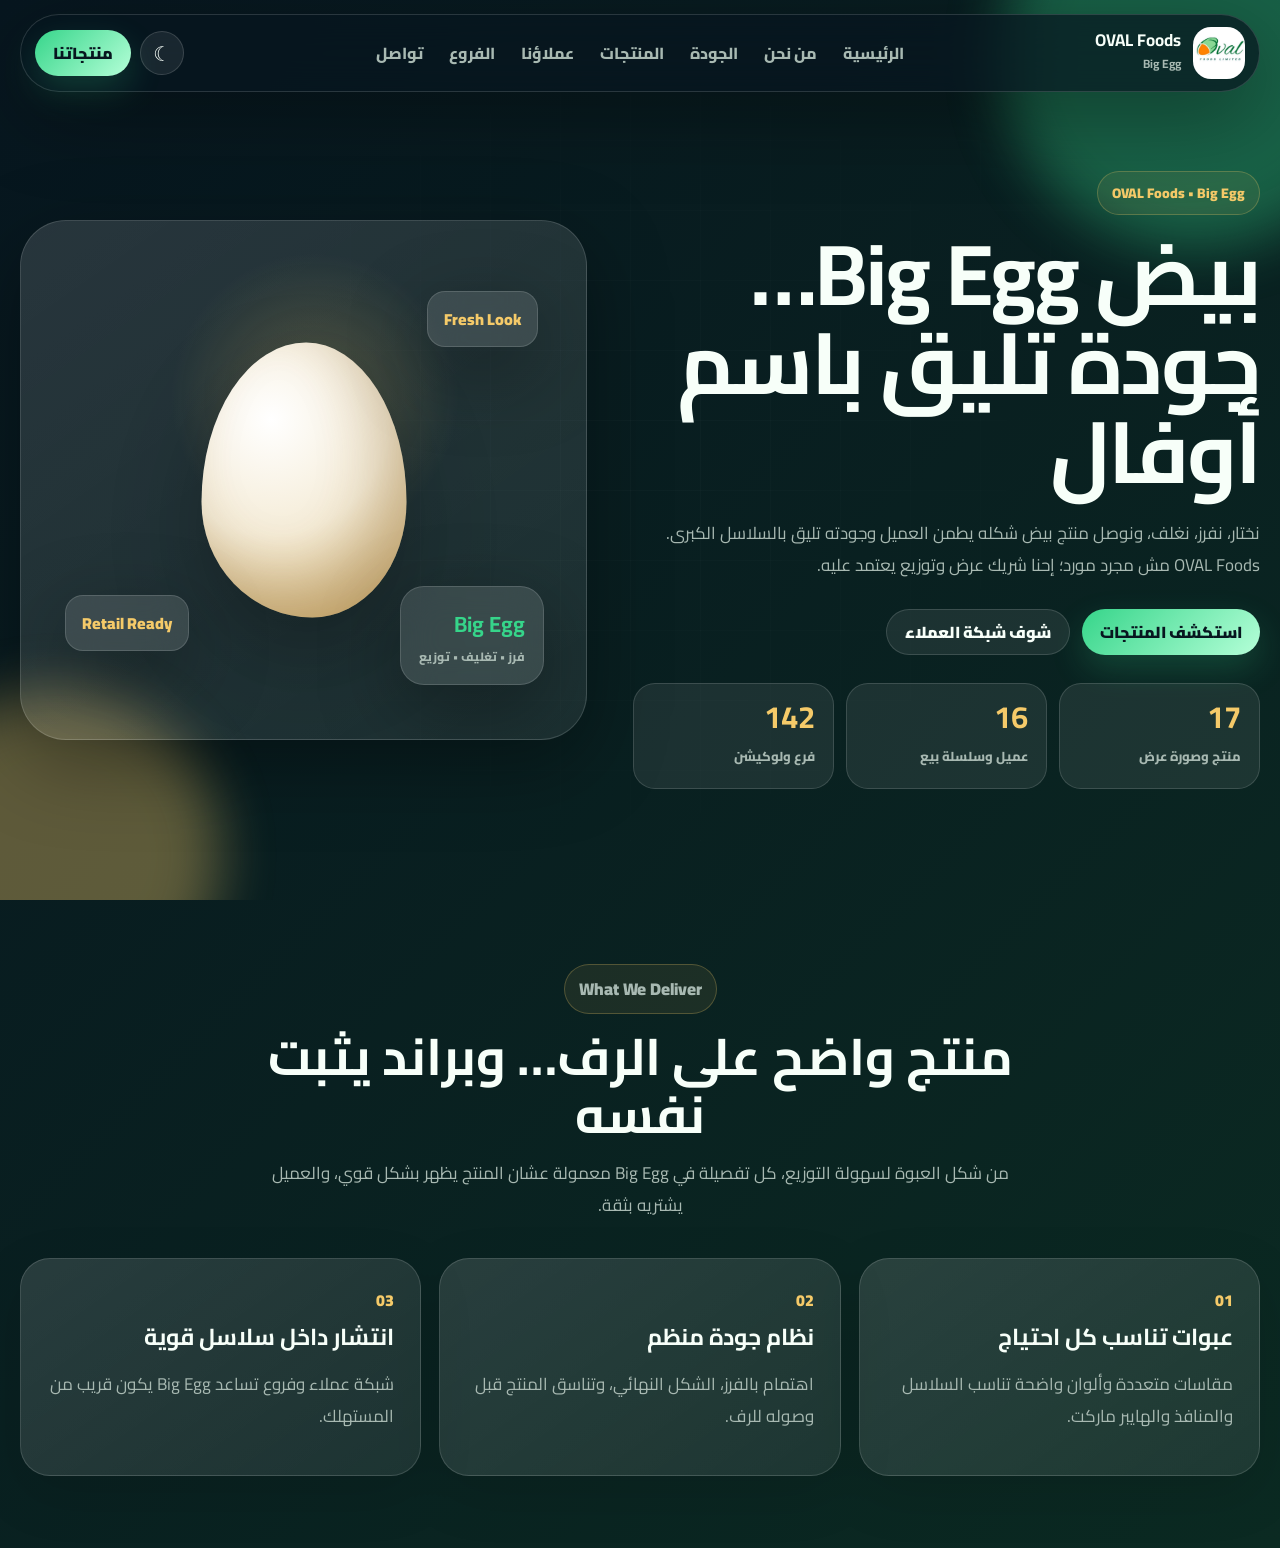
==== commit 6422f2b7: "commit" ====
--- a/index.html
+++ b/index.html
@@ -1,6 +1,92 @@
-<!doctype html><html lang="ar" dir="rtl"><head><meta charset="utf-8"/><meta name="viewport" content="width=device-width,initial-scale=1"/><title>OVAL Foods | Big Egg</title><meta name="theme-color" content="#07161f"/><link rel="preconnect" href="https://fonts.googleapis.com"><link rel="preconnect" href="https://fonts.gstatic.com" crossorigin><link href="https://fonts.googleapis.com/css2?family=Cairo:wght@400;600;700;800;900&display=swap" rel="stylesheet"><link rel="stylesheet" href="assets/css/style.css"/></head><body><div class="page-bg"><span class="orb orb-green"></span><span class="orb orb-gold"></span><span class="mesh"></span></div>
+<!doctype html>
+<html lang="ar" dir="rtl">
+<head>
+  <meta charset="utf-8" />
+  <meta name="viewport" content="width=device-width, initial-scale=1" />
+  <title>OVAL Foods | Big Egg</title>
+  <meta name="description" content="بيض Big Egg من OVAL Foods بتغليف منظم وانتشار داخل سلاسل البيع." />
+  <meta name="theme-color" content="#07161f" />
+  <link rel="preconnect" href="https://fonts.googleapis.com">
+  <link rel="preconnect" href="https://fonts.gstatic.com" crossorigin>
+  <link href="https://fonts.googleapis.com/css2?family=Cairo:wght@400;600;700;800;900&display=swap" rel="stylesheet">
+  <link rel="stylesheet" href="assets/css/style.css" />
+</head>
+<body>
+  <div class="page-bg"><span class="orb orb-green"></span><span class="orb orb-gold"></span><span class="mesh"></span></div>
+  
 <header class="site-header">
-<a class="brand" href="index.html"><span class="brand-logo"><img src="assets/images/Screenshot 2025-07-03 192620.png" alt="OVAL Foods"></span><span><strong>OVAL Foods</strong><small>Big Egg Trusted Brand</small></span></a>
-<nav class="main-nav"><a href="index.html">الرئيسية</a><a href="about.html">عن الشركة</a><a href="quality.html">الجودة</a><a href="products.html">المنتجات</a><a href="clients.html">العملاء</a><a href="locations.html">الفروع</a><a href="contact.html">تواصل</a></nav>
-<div class="header-actions"><button class="theme-toggle" id="themeToggle" type="button">☾</button><a class="header-cta" href="locations.html">دليل الفروع</a></div>
-</header><main><section class="hero"><div class="hero-copy reveal"><p class="eyebrow">OVAL Foods • Big Egg</p><h1>موقع رسمي منظم لبراند أوفال</h1><p class="hero-text">منتجات واضحة، عملاء بلوجوهاتهم، وفروع منظمة للمناديب والإدارة.</p><div class="hero-actions"><a class="primary-btn" href="products.html">كل المنتجات</a><a class="secondary-btn" href="clients.html">كل العملاء</a></div><div class="metrics"><article><strong>20</strong><span>منتج بصورة</span></article><article><strong>16</strong><span>عميل بلوجو</span></article><article><strong>142</strong><span>لوكيشن</span></article></div></div><div class="hero-visual reveal"><div class="hero-product-card"><div class="egg-shape"></div><div class="product-badge badge-a">Premium</div><div class="product-badge badge-b">Trusted</div><div class="trust-seal"><strong>Big Egg</strong><span>Quality • Clients • Locations</span></div></div></div></section><section class="section"><div class="section-head reveal"><p class="eyebrow">Sections</p><h2>كل حاجة متقسمة بصفحات</h2><p>المنتجات اتظبطت بكروت منظمة، والضغط على المنتج يفتح الصورة بحجم كبير.</p></div><div class="feature-grid"><a class="feature-card reveal" href="products.html"><span>01</span><h3>المنتجات</h3><p>كل العبوات الموجودة بصورها.</p></a><a class="feature-card reveal" href="clients.html"><span>02</span><h3>العملاء</h3><p>بانكيكس وسوبر سنتر بلوجوهاتهم.</p></a><a class="feature-card reveal" href="locations.html"><span>03</span><h3>الفروع</h3><p>بحث وفتح لوكيشن مباشر.</p></a></div></section></main><dialog class="image-modal" id="imageModal"><button class="modal-close" id="modalClose" type="button">×</button><img id="modalImage" alt=""><div class="modal-caption" id="modalCaption"></div></dialog><button class="back-top" id="backTop" type="button">↑</button><div class="toast" id="toast"></div><script src="assets/js/data.js"></script><script src="assets/js/app.js"></script></body></html>+  <a class="brand" href="index.html">
+    <span class="brand-logo"><img src="assets/images/Screenshot 2025-07-03 192620.png" alt="OVAL Foods logo"></span>
+    <span><strong>OVAL Foods</strong><small>Big Egg</small></span>
+  </a>
+  <nav class="main-nav">
+    <a href="index.html">الرئيسية</a>
+    <a href="about.html">من نحن</a>
+    <a href="quality.html">الجودة</a>
+    <a href="products.html">المنتجات</a>
+    <a href="clients.html">عملاؤنا</a>
+    <a href="locations.html">الفروع</a>
+    <a href="contact.html">تواصل</a>
+  </nav>
+  <div class="header-actions">
+    <button class="theme-toggle" id="themeToggle" type="button">☾</button>
+    <a class="header-cta" href="products.html">منتجاتنا</a>
+  </div>
+</header>
+
+  
+<main>
+  <section class="hero">
+    <div class="hero-copy reveal">
+      <p class="eyebrow">OVAL Foods • Big Egg</p>
+      <h1>بيض Big Egg… جودة تليق باسم أوفال</h1>
+      <p class="hero-text">
+        نختار، نفرز، نغلف، ونوصل منتج بيض شكله يطمن العميل وجودته تليق بالسلاسل الكبرى. OVAL Foods مش مجرد مورد؛ إحنا شريك عرض وتوزيع يعتمد عليه.
+      </p>
+      <div class="hero-actions">
+        <a class="primary-btn" href="products.html">استكشف المنتجات</a>
+        <a class="secondary-btn" href="clients.html">شوف شبكة العملاء</a>
+      </div>
+      <div class="metrics">
+        <article><strong>17</strong><span>منتج وصورة عرض</span></article>
+        <article><strong>16</strong><span>عميل وسلسلة بيع</span></article>
+        <article><strong>142</strong><span>فرع ولوكيشن</span></article>
+      </div>
+    </div>
+    <div class="hero-visual reveal">
+      <div class="hero-product-card">
+        <div class="egg-shape"></div>
+        <div class="product-badge badge-a">Fresh Look</div>
+        <div class="product-badge badge-b">Retail Ready</div>
+        <div class="trust-seal"><strong>Big Egg</strong><span>فرز • تغليف • توزيع</span></div>
+      </div>
+    </div>
+  </section>
+
+  <section class="section">
+    <div class="section-head reveal">
+      <p class="eyebrow">What We Deliver</p>
+      <h2>منتج واضح على الرف… وبراند يثبت نفسه</h2>
+      <p>
+        من شكل العبوة لسهولة التوزيع، كل تفصيلة في Big Egg معمولة عشان المنتج يظهر بشكل قوي، والعميل يشتريه بثقة.
+      </p>
+    </div>
+    <div class="feature-grid">
+      <a class="feature-card reveal" href="products.html"><span>01</span><h3>عبوات تناسب كل احتياج</h3><p>مقاسات متعددة وألوان واضحة تناسب السلاسل والمنافذ والهايبر ماركت.</p></a>
+      <a class="feature-card reveal" href="quality.html"><span>02</span><h3>نظام جودة منظم</h3><p>اهتمام بالفرز، الشكل النهائي، وتناسق المنتج قبل وصوله للرف.</p></a>
+      <a class="feature-card reveal" href="clients.html"><span>03</span><h3>انتشار داخل سلاسل قوية</h3><p>شبكة عملاء وفروع تساعد Big Egg يكون قريب من المستهلك.</p></a>
+    </div>
+  </section>
+</main>
+
+  <dialog class="image-modal" id="imageModal">
+    <button class="modal-close" id="modalClose" type="button">×</button>
+    <img id="modalImage" alt="">
+    <div class="modal-caption" id="modalCaption"></div>
+  </dialog>
+  <button class="back-top" id="backTop" type="button">↑</button>
+  <div class="toast" id="toast"></div>
+  <script src="assets/js/data.js"></script>
+  <script src="assets/js/app.js"></script>
+</body>
+</html>
--- a/assets/css/style.css
+++ b/assets/css/style.css
@@ -1,6 +1,6 @@
 
-:root{--bg:#07161f;--bg2:#0b2a22;--card:rgba(255,255,255,.075);--card2:rgba(255,255,255,.12);--text:#f7fff9;--muted:#a8b9b2;--line:rgba(255,255,255,.14);--green:#36d58a;--gold:#f5ca69;--blue:#39b7ff;--shadow:0 24px 80px rgba(0,0,0,.34);--radius:30px}
-[data-theme=light]{--bg:#f5fbf7;--bg2:#eaf4ee;--card:rgba(255,255,255,.85);--card2:#fff;--text:#0c1d15;--muted:#617369;--line:rgba(14,37,26,.12);--shadow:0 24px 60px rgba(24,91,55,.13)}
+:root{--bg:#07161f;--bg2:#0b2a22;--card:rgba(255,255,255,.078);--card2:rgba(255,255,255,.13);--text:#f7fff9;--muted:#a8b9b2;--line:rgba(255,255,255,.14);--green:#36d58a;--gold:#f5ca69;--blue:#39b7ff;--shadow:0 24px 80px rgba(0,0,0,.34);--radius:30px}
+[data-theme=light]{--bg:#f5fbf7;--bg2:#eaf4ee;--card:rgba(255,255,255,.86);--card2:#fff;--text:#0c1d15;--muted:#617369;--line:rgba(14,37,26,.12);--shadow:0 24px 60px rgba(24,91,55,.13)}
 *{box-sizing:border-box}html{scroll-behavior:smooth}body{margin:0;min-height:100vh;font-family:Cairo,system-ui,sans-serif;color:var(--text);background:linear-gradient(135deg,var(--bg),var(--bg2));overflow-x:hidden}a{color:inherit;text-decoration:none}button,input,select,textarea{font:inherit}button{cursor:pointer}img{max-width:100%;display:block}
 .page-bg{position:fixed;inset:0;z-index:-1;overflow:hidden}.orb{position:absolute;border-radius:999px;filter:blur(28px);opacity:.36}.orb-green{width:390px;height:390px;background:var(--green);top:-140px;right:-110px}.orb-gold{width:330px;height:330px;background:var(--gold);bottom:-120px;left:-110px}.mesh{position:absolute;inset:0;background-image:linear-gradient(var(--line) 1px,transparent 1px),linear-gradient(90deg,var(--line) 1px,transparent 1px);background-size:70px 70px;mask-image:radial-gradient(circle at center,black,transparent 72%);opacity:.16}
 .site-header{position:sticky;top:14px;z-index:100;width:min(1240px,calc(100% - 30px));margin:14px auto 0;display:flex;align-items:center;justify-content:space-between;gap:16px;padding:12px 14px;border:1px solid var(--line);border-radius:999px;background:rgba(7,22,31,.72);backdrop-filter:blur(18px);box-shadow:var(--shadow)}[data-theme=light] .site-header{background:rgba(255,255,255,.75)}
@@ -10,7 +10,7 @@
 h1,h2,h3,p{margin-top:0}h1{font-size:clamp(42px,7vw,86px);line-height:1.04;letter-spacing:-2px;margin-bottom:20px}h2{font-size:clamp(30px,4vw,54px);line-height:1.12;margin-bottom:14px}h3{font-size:23px;margin-bottom:10px}.hero-text,.page-hero p,.section-head p,.feature-card p,.content-card p,.step-card p,.product-card p{color:var(--muted);line-height:1.9;font-size:17px}.hero-actions{display:flex;flex-wrap:wrap;gap:12px;margin:28px 0}
 .metrics,.location-stats{display:grid;grid-template-columns:repeat(3,minmax(0,1fr));gap:12px}.metrics article,.location-stats article{padding:18px;border:1px solid var(--line);background:var(--card);border-radius:22px}.metrics strong,.location-stats strong{display:block;font-size:31px;line-height:1;color:var(--gold);margin-bottom:7px}.metrics span,.location-stats span{color:var(--muted);font-weight:800;font-size:13px}
 .hero-product-card{position:relative;min-height:520px;border:1px solid var(--line);border-radius:46px;background:radial-gradient(circle at 52% 34%,rgba(245,202,105,.23),transparent 32%),linear-gradient(145deg,var(--card2),var(--card));box-shadow:var(--shadow);overflow:hidden}.egg-shape{position:absolute;top:50%;left:50%;width:205px;height:275px;transform:translate(-50%,-50%);border-radius:51% 49% 46% 54%/58% 58% 42% 42%;background:radial-gradient(circle at 34% 28%,#fff,#f5ecd7 48%,#d7b46f);box-shadow:inset -26px -34px 58px rgba(109,73,19,.25),0 38px 90px rgba(0,0,0,.28);animation:floatEgg 5s ease-in-out infinite}.product-badge,.trust-seal{position:absolute;border:1px solid var(--line);background:rgba(255,255,255,.12);backdrop-filter:blur(18px);box-shadow:var(--shadow)}.product-badge{border-radius:18px;padding:12px 16px;color:var(--gold);font-weight:900}.badge-a{top:70px;right:48px}.badge-b{bottom:88px;left:44px}.trust-seal{right:42px;bottom:54px;border-radius:24px;padding:16px 18px}.trust-seal strong{display:block;color:var(--green);font-size:22px}.trust-seal span{display:block;color:var(--muted);font-size:12px;font-weight:800}
-.section,.page-main{width:min(1240px,calc(100% - 30px));margin:0 auto}.section{padding:72px 0}.page-hero{padding:72px 0 20px;max-width:900px}.section-head{text-align:center;max-width:780px;margin:0 auto 36px}.feature-grid,.products-grid,.clients-grid{display:grid;grid-template-columns:repeat(3,1fr);gap:18px}.feature-card,.content-card,.step-card,.product-card,.client-card,.company-card,.locations-panel,.control-panel,.contact-form,.empty-state{border:1px solid var(--line);background:linear-gradient(145deg,var(--card2),var(--card));box-shadow:0 18px 55px rgba(0,0,0,.12);border-radius:var(--radius)}.feature-card,.content-card,.step-card{padding:26px;display:block}.feature-card span,.step-card b{color:var(--gold);font-weight:900}.two-col,.timeline,.contact-layout{display:grid;grid-template-columns:repeat(2,1fr);gap:18px}.timeline{grid-template-columns:repeat(4,1fr)}
+.section,.page-main{width:min(1240px,calc(100% - 30px));margin:0 auto}.section{padding:72px 0}.page-hero{padding:72px 0 20px;max-width:940px}.section-head{text-align:center;max-width:780px;margin:0 auto 36px}.feature-grid,.products-grid,.clients-grid{display:grid;grid-template-columns:repeat(3,1fr);gap:18px}.feature-card,.content-card,.step-card,.product-card,.client-card,.company-card,.locations-panel,.control-panel,.contact-form,.empty-state{border:1px solid var(--line);background:linear-gradient(145deg,var(--card2),var(--card));box-shadow:0 18px 55px rgba(0,0,0,.12);border-radius:var(--radius)}.feature-card,.content-card,.step-card{padding:26px;display:block}.feature-card span,.step-card b{color:var(--gold);font-weight:900}.two-col,.timeline,.contact-layout{display:grid;grid-template-columns:repeat(2,1fr);gap:18px}.timeline{grid-template-columns:repeat(4,1fr)}
 .control-panel,.locations-panel{padding:18px;display:grid;gap:14px}.search-box,.location-search{display:grid;grid-template-columns:auto 1fr auto;align-items:center;gap:10px;min-height:58px;padding:0 14px;border-radius:20px;border:1px solid var(--line);background:var(--card2)}.search-box span,.location-search span{color:var(--green);font-size:25px;font-weight:900}.search-box input,.location-search input{width:100%;min-width:0;outline:0;border:0;background:transparent;color:var(--text);font-weight:800}.search-box button,.location-search button,.chips button,.quick-actions button{min-height:39px;border-radius:14px;border:1px solid var(--line);color:var(--text);background:var(--card);font-weight:900;padding:0 14px}.search-box button,.location-search button{color:#07161f;background:var(--green);border-color:transparent}.chips,.quick-actions{display:flex;flex-wrap:wrap;gap:8px}.chips button.active,.quick-actions button.active{color:var(--green);border-color:rgba(54,213,138,.45);background:rgba(54,213,138,.12)}
 .product-card{overflow:hidden;cursor:pointer;position:relative;transition:.25s}.product-card:hover{transform:translateY(-6px);border-color:rgba(54,213,138,.45)}.product-media{height:270px;background:linear-gradient(145deg,rgba(255,255,255,.13),rgba(255,255,255,.04));display:grid;place-items:center;padding:12px}.product-media img{width:100%;height:100%;object-fit:contain;transition:.35s;filter:drop-shadow(0 18px 24px rgba(0,0,0,.18))}.product-card:hover .product-media img{transform:scale(1.04)}.product-body{padding:22px;border-top:1px solid var(--line)}.tag{display:inline-flex;margin-bottom:10px;padding:6px 10px;border-radius:999px;color:var(--gold);background:rgba(245,202,105,.08);border:1px solid rgba(245,202,105,.18);font-weight:900;font-size:13px}.open-hint{margin-top:14px;color:var(--green);font-weight:900;font-size:14px}
 .client-card{padding:22px;display:flex;align-items:center;gap:14px}.client-logo{width:78px;height:78px;border-radius:22px;background:#fff;display:grid;place-items:center;overflow:hidden;flex:none}.client-logo img{width:100%;height:100%;object-fit:contain}.client-card h3{margin-bottom:3px}.client-card p{color:var(--muted);margin:0 0 12px}.client-card a{display:inline-flex;min-height:36px;align-items:center;padding:0 12px;border-radius:999px;background:var(--card);border:1px solid var(--line);font-weight:900}
